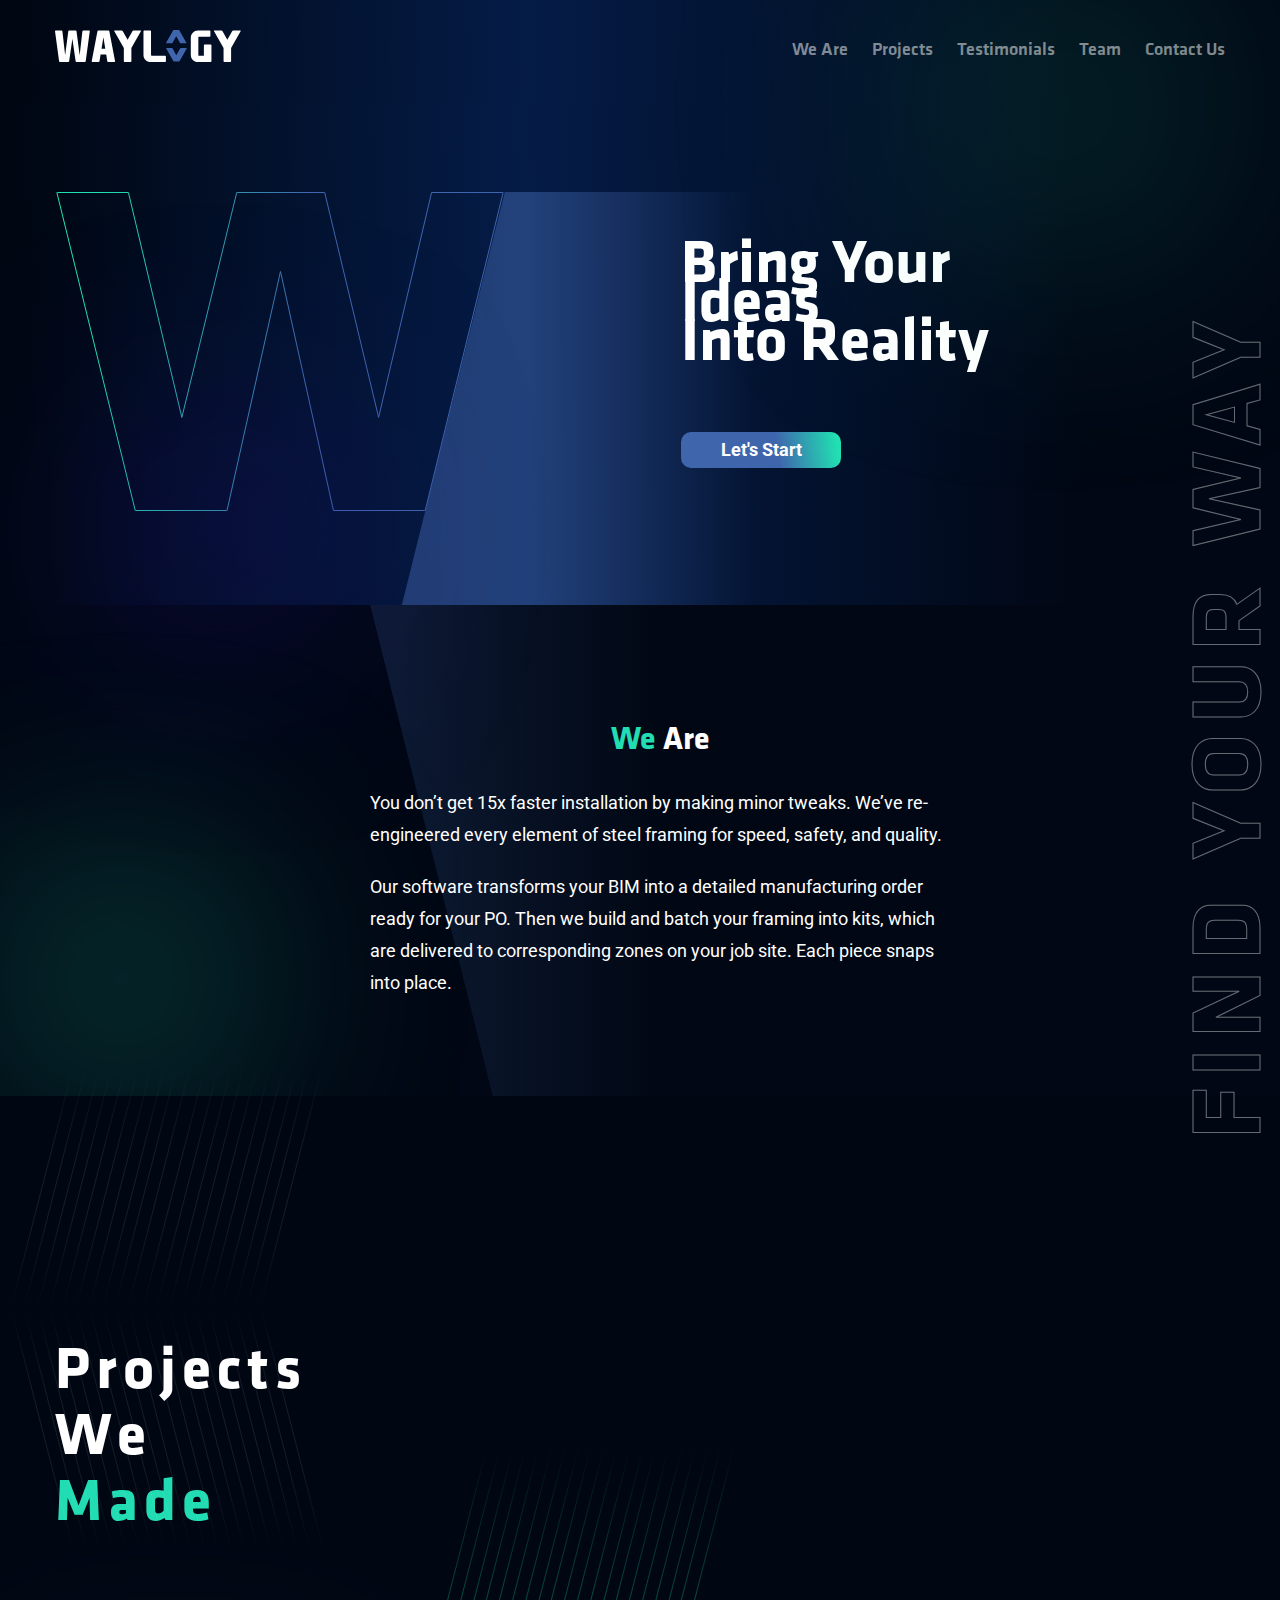
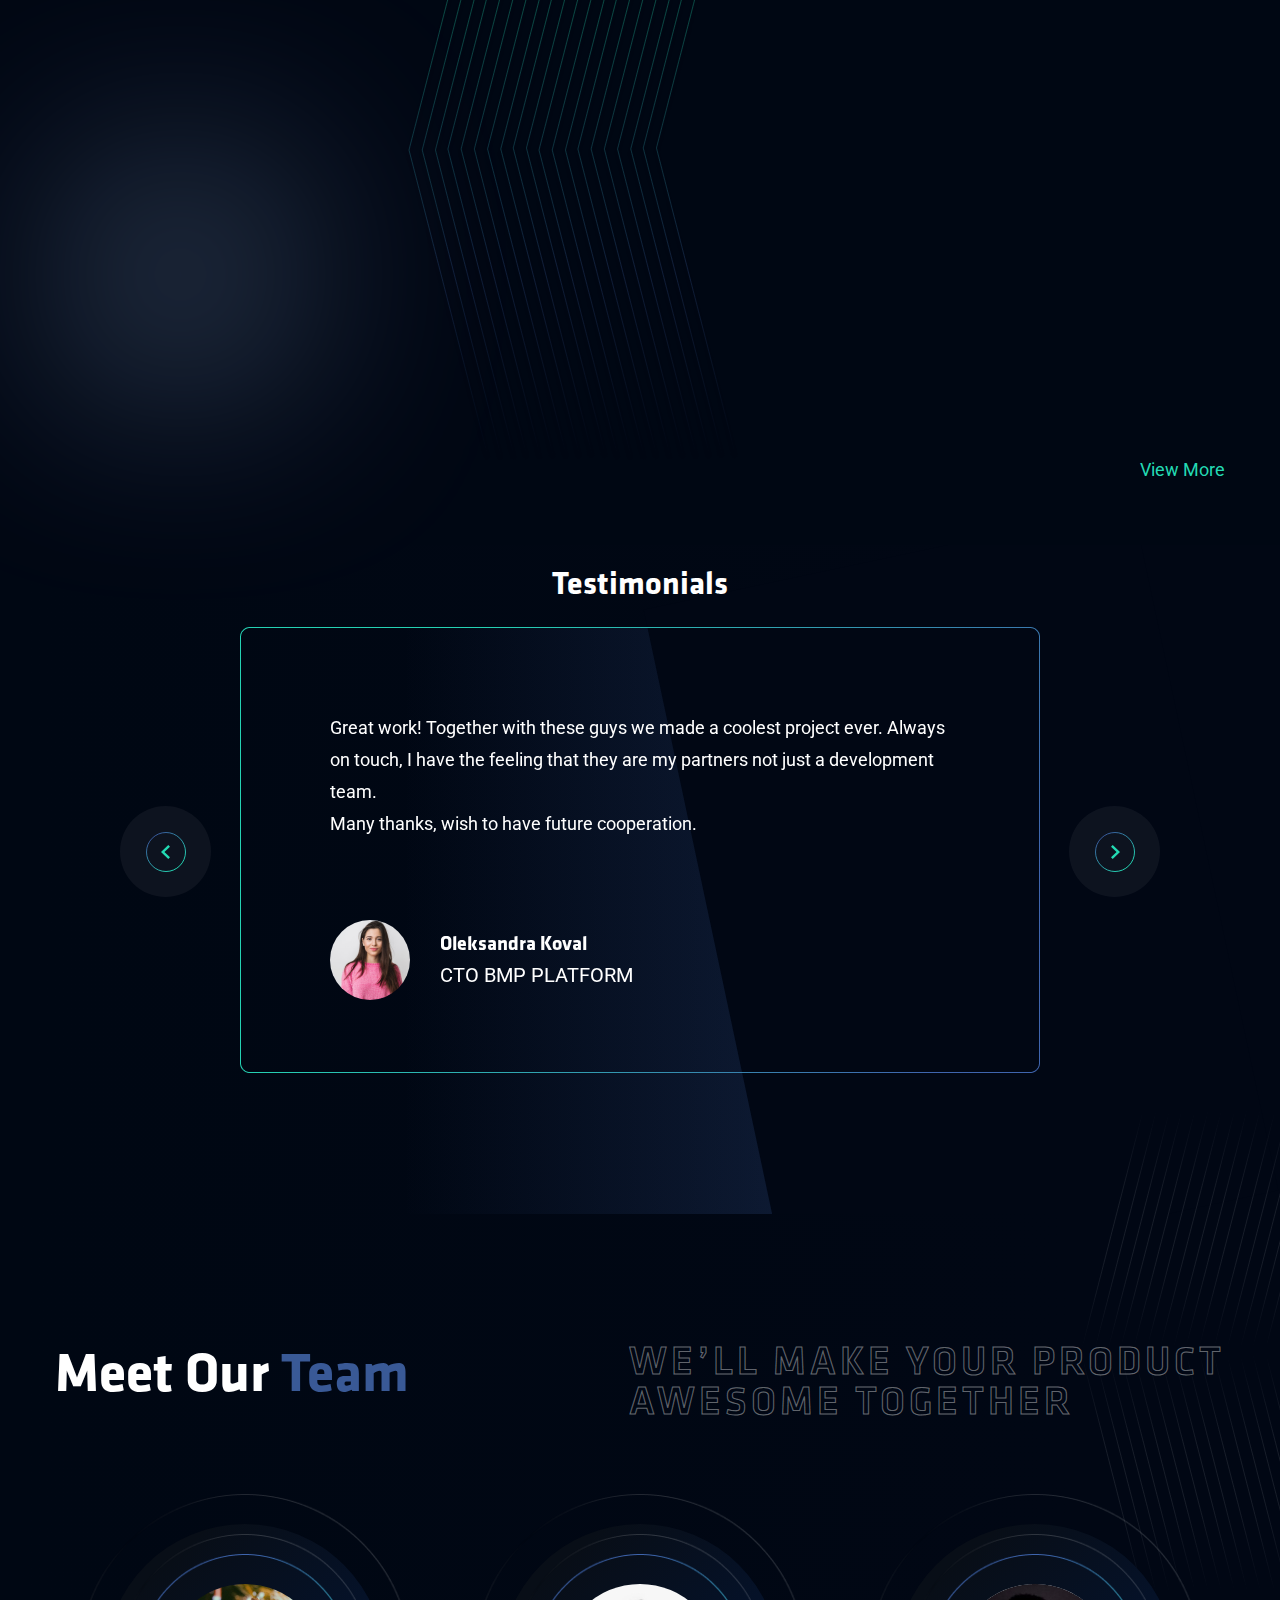
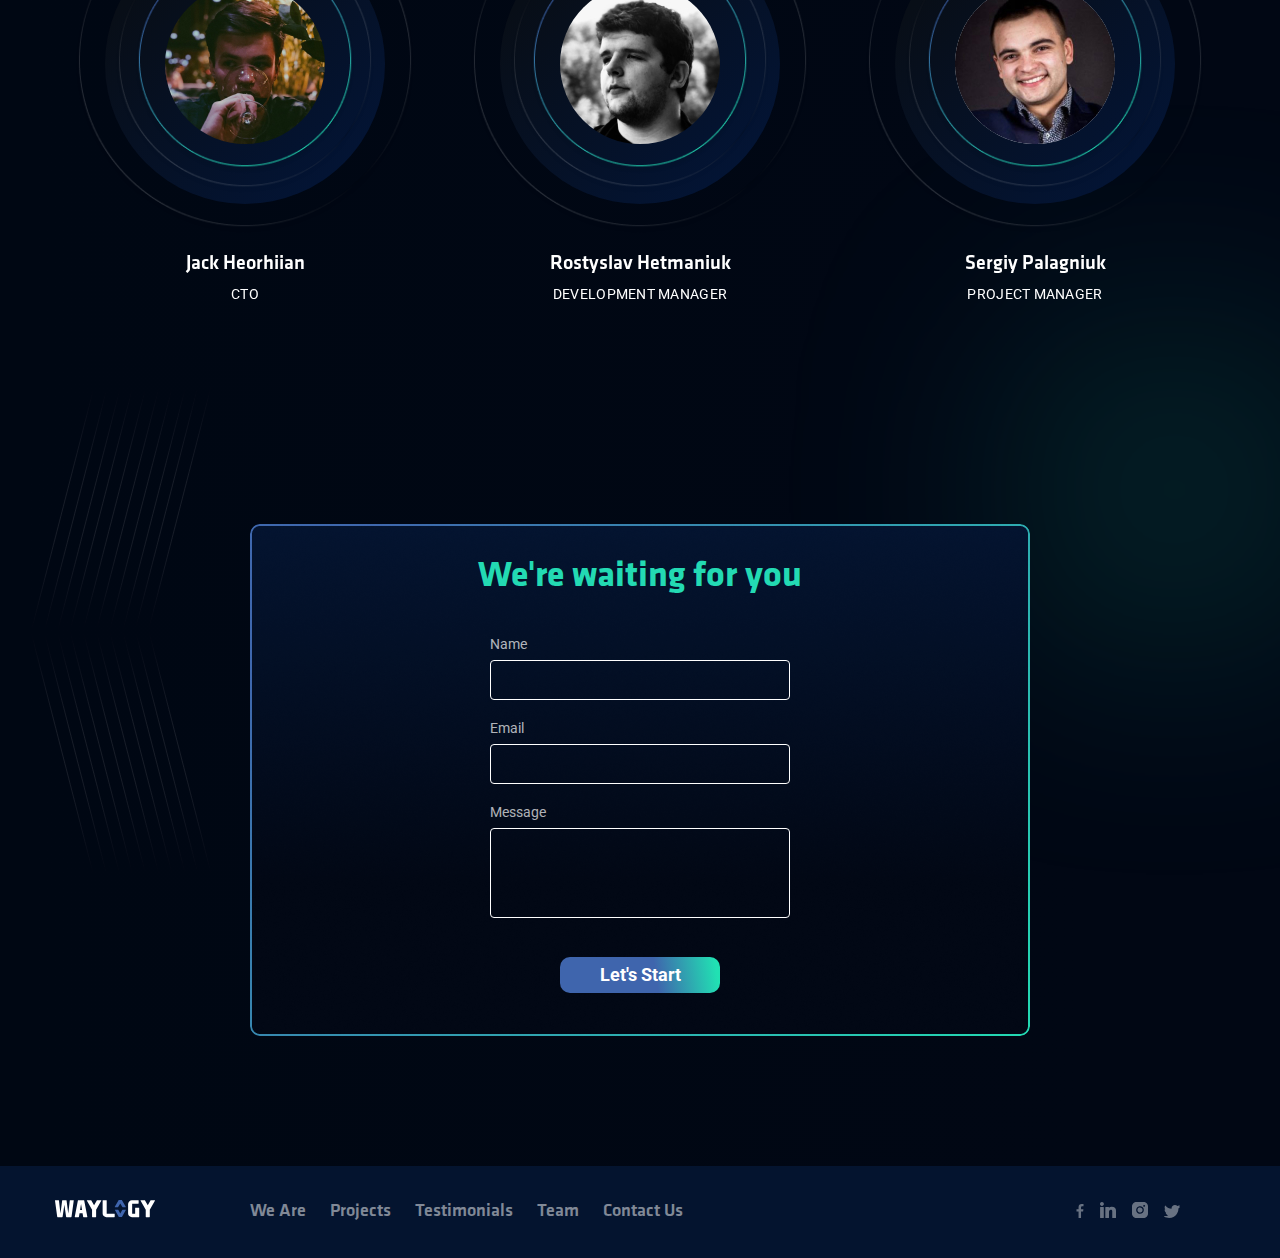
==== index.html @ f516df11 "Initial landing page" ====
<!DOCTYPE html>
<html lang="en">
<head>
    <meta charset="UTF-8">
    <meta http-equiv="X-UA-Compatible" content="IE=edge">
    <meta name="viewport" content="width=device-width, initial-scale=1.0">
    <title>Waylogy</title>

    <link rel="stylesheet" href="css/swiper-bundle.css"/>
    <link rel="stylesheet" href="https://unpkg.com/aos@next/dist/aos.css" />
    <link rel="stylesheet" href="scss/style.css">
</head>
<body>
<header class="header">
    <div class="container">
        <div class="wrapper">
            <div class="logo">
                <svg width="186" height="32" viewBox="0 0 186 32" fill="none" xmlns="http://www.w3.org/2000/svg">
                    <path d="M17.3975 8.86267L14.1648 31.2493C14.0679 31.7579 13.7653 32 13.2688 32H4.98735C4.47884 32 4.18826 31.7458 4.0914 31.2493L0.0232961 1.31972C-0.0735635 0.81121 0.132263 0.569061 0.628669 0.569061H6.51289C7.0214 0.569061 7.31198 0.823318 7.39674 1.31972L10.1451 25.2562L13.2931 1.31972C13.3778 0.81121 13.6684 0.569061 14.1769 0.569061H20.6302C21.1387 0.569061 21.4293 0.823318 21.514 1.31972L24.662 25.2562L27.4104 1.31972C27.4951 0.81121 27.7857 0.569061 28.2942 0.569061H34.1784C34.6869 0.569061 34.8807 0.823318 34.7838 1.31972L30.7157 31.2493C30.6188 31.7579 30.3161 32 29.8197 32H21.5382C21.0297 32 20.7391 31.7458 20.6423 31.2493L17.3975 8.86267Z"
                          fill="white"/>
                    <path d="M45.5716 24.566L44.5061 31.2493C44.4214 31.7579 44.1308 32 43.6223 32H37.3143C36.8058 32 36.6121 31.7458 36.7089 31.2493L42.4479 1.31972C42.5447 0.81121 42.8474 0.569061 43.3438 0.569061H53.4414C53.9499 0.569061 54.2405 0.823318 54.3374 1.31972L60.0763 31.2493C60.1732 31.7579 59.9673 32 59.4709 32H53.1629C52.6544 32 52.3639 31.7458 52.2791 31.2493L51.2136 24.566H45.5716ZM48.3926 7.31291L46.516 18.8029H50.2935L48.3926 7.31291Z"
                          fill="white"/>
                    <path d="M76.3851 18.0038V31.2493C76.3851 31.7579 76.1429 32 75.6465 32H69.5928C69.0843 32 68.8421 31.7458 68.8421 31.2493V18.0038L59.3136 1.31972C59.023 0.81121 59.1198 0.569061 59.6284 0.569061H66.6265C67.135 0.569061 67.5224 0.823318 67.8009 1.31972L72.6075 9.74651L77.4021 1.31972C77.6806 0.81121 78.068 0.569061 78.5765 0.569061H85.5746C86.0831 0.569061 86.18 0.823318 85.8894 1.31972L76.3851 18.0038Z"
                          fill="white"/>
                    <path d="M90.5506 29.9296C89.1704 28.5494 88.4802 26.8786 88.4802 24.9171V1.31972C88.4802 0.81121 88.6982 0.569061 89.134 0.569061H95.2725C95.781 0.569061 96.0232 0.823318 96.0232 1.31972V24.9656C96.0232 25.4741 96.2774 25.7162 96.7738 25.7162H110.153C110.661 25.7162 110.903 25.9705 110.903 26.4669V31.2493C110.903 31.7579 110.649 32 110.153 32H95.5631C93.6017 32 91.9309 31.3099 90.5506 29.9296Z"
                          fill="white"/>
                    <path d="M142.891 32C140.93 32 139.259 31.3099 137.879 29.9296C136.498 28.5494 135.808 26.8786 135.808 24.9172V7.63982C135.808 5.67841 136.498 4.01969 137.879 2.62734C139.259 1.24709 140.93 0.556961 142.891 0.556961H154.648C155.156 0.556961 155.398 0.811218 155.398 1.30762V6.09007C155.398 6.59858 155.144 6.84073 154.648 6.84073H143.848C143.509 6.84073 143.339 7.01023 143.339 7.34924V25.2077C143.339 25.5467 143.509 25.7162 143.848 25.7162H148.267C148.691 25.7162 148.897 25.5467 148.897 25.2077V15.1464C148.897 14.6379 149.151 14.3958 149.647 14.3958H155.689C156.197 14.3958 156.439 14.65 156.439 15.1464V31.2494C156.439 31.7579 156.185 32 155.689 32H142.891Z"
                          fill="white"/>
                    <path d="M176.102 18.0038V31.2493C176.102 31.7579 175.86 32 175.363 32H169.31C168.801 32 168.559 31.7458 168.559 31.2493V18.0038L159.043 1.31972C158.752 0.81121 158.849 0.569061 159.357 0.569061H166.355C166.864 0.569061 167.251 0.823318 167.53 1.31972L172.324 9.74651L177.119 1.31972C177.397 0.81121 177.785 0.569061 178.293 0.569061H185.292C185.8 0.569061 185.897 0.823318 185.606 1.31972L176.102 18.0038Z"
                          fill="white"/>
                    <path d="M118.567 31.4431L111.303 18.6939C111.073 18.3065 111.158 18.1127 111.545 18.1127H116.897C117.284 18.1127 117.575 18.3065 117.793 18.6939L121.267 25.1351L124.936 18.6939C125.348 18.3065 125.65 18.1127 126.026 18.1127H131.377C131.765 18.1127 131.837 18.3065 131.619 18.6939L124.355 31.4431"
                          fill="#3F65AD"/>
                    <path d="M124.137 0L131.401 12.7491C131.631 13.1366 131.547 13.3303 131.159 13.3303H125.808C125.42 13.3303 125.13 13.1366 124.912 12.7491L121.243 6.30798L117.587 12.7491C117.369 13.1366 117.078 13.3303 116.691 13.3303H111.339C110.952 13.3303 110.879 13.1366 111.097 12.7491L118.362 0"
                          fill="#3F65AD"/>
                </svg>
            </div>
            <ul class="navigation">
                <li class="navigation__item"><a href="#about">We Are</a></li>
                <li class="navigation__item"><a href="#projects">Projects</a></li>
                <li class="navigation__item"><a href="#testimonials">Testimonials</a></li>
                <li class="navigation__item"><a href="#team">Team</a></li>
                <li class="navigation__item"><a href="#contactUs">Contact Us</a></li>
            </ul>
        </div>
    </div>
</header>

<section class="bring">
    <div class="container">
        <div class="wrapper-blocks">
            <div class="bring-w">
                <svg width="449" height="319" viewBox="0 0 449 319" fill="none" xmlns="http://www.w3.org/2000/svg">
                    <path d="M447.486 1.11897L447.637 0.5H447H376.486H376.09L375.999 0.885373L323.12 225.402L269.296 0.883437L269.204 0.5H268.809H181.62H181.227L181.134 0.881506L126.359 225.429L73.0004 0.884404L72.909 0.5H72.5139H2H1.36179L1.51453 1.11966L79.6516 318.12L79.7453 318.5H80.137H171.138H171.539L171.626 318.109L224.974 79.4578L277.85 318.108L277.937 318.5H278.338H369.339H369.732L369.825 318.119L447.486 1.11897Z"
                          stroke="url(#paint0_linear_134_333)"/>
                    <defs>
                        <linearGradient id="paint0_linear_134_333" x1="38" y1="160" x2="407" y2="167"
                                        gradientUnits="userSpaceOnUse">
                            <stop stop-color="#21E1B3"/>
                            <stop offset="0.590332" stop-color="#3F65AE"/>
                        </linearGradient>
                    </defs>
                </svg>
            </div>
            <div class="block-text">
                <h1 class="title">Bring Your <br>
                    Ideas <br>
                    Into Reality</h1>
                <div class="btn">Let's start</div>
            </div>

            <div class="text-stroke text-stroke-vertical">Find your way</div>
        </div>
    </div>


</section>

<section class="block-about" id="about">
    <div class="container">
        <div class="bg-circle"></div>
        <div class="about-bg">
            <div class="about-text-wrapper">
                <h2 class="about-title"><span class="text-green">We</span> Are</h2>
                <p class="about-text">You don’t get 15x faster installation by making minor tweaks. We’ve re-engineered
                    every element of steel framing for speed, safety, and quality.</p>
                <p class="about-text">Our software transforms your BIM into a detailed manufacturing order ready for
                    your PO. Then we build and batch your framing into kits, which are delivered to corresponding zones
                    on your job site. Each piece snaps into place.</p>
            </div>
        </div>
    </div>
</section>

<section class="projects" id="projects">
    <div class="container">
        <div class="projects-wrapper">
            <div class="projects-title">
                Projects <br> we <br> <span class="text-green">Made</span>
            </div>
            <div class="projects-list">
                <div class="project" data-aos="fade-up"
                     data-aos-offset="200"
                     data-aos-delay="50"
                     data-aos-easing="ease-in-out">
                    <div class="project__type">Mobile App | <span class="text-blue">entertainment</span></div>
                    <div class="project__name">Instagram</div>
                    <p class="project__description">Our software transforms your BIM into a detailed manufacturing order
                        ready for your PO. Then we
                        build and batch your framing into kits, which are delivered to corresponding zones on your job
                        site. Each piece snaps into place.</p>
                </div>
                <div class="project" data-aos="fade-up"
                     data-aos-offset="200"
                     data-aos-delay="50"
                     data-aos-easing="ease-in-out">
                    <div class="project__type">Mobile App | <span class="text-blue">finance</span></div>
                    <div class="project__name">Rocket</div>
                    <p class="project__description">You don’t get 15x faster installation by making minor tweaks. We’ve
                        re-engineered every element of steel framing for speed, safety, and quality.</p>
                </div>
                <div class="project" data-aos="fade-up"
                     data-aos-offset="100"
                     data-aos-delay="50"
                     data-aos-easing="ease-in-out">
                    <div class="project__type">Mobile App | <span class="text-blue">trading</span></div>
                    <div class="project__name">LTD App</div>
                    <p class="project__description">Our software transforms your BIM into a detailed manufacturing order
                        ready for your PO. Then we build and batch your framing into kits, which are delivered to
                        corresponding zones on your job site. Each piece snaps into place.</p>
                </div>
                <div class="btn-view-more">View more</div>
            </div>
            <div class="arrows-top">
                <img class="arrow-first" src="./img/arrows.png" alt="arrows">
                <img src="./img/arrows.png" alt="arrows">
            </div>
            <div class="arrows-center">
                <img class="arrow-first" src="./img/arrows-green.png" alt="arrows">
                <img src="./img/arrows-green.png" alt="arrows">
            </div>
        </div>
    </div>
</section>

<section class="testimonials" id="testimonials">
    <div class="container">
        <h3 class="title">Testimonials</h3>

        <div class="custom-swiper">
            <div class="custom-swiper-wrapper">
                <!-- If we need navigation buttons -->
                <div class="swiper-button-custom-prev">
                    <svg width="91" height="91" viewBox="0 0 91 91" fill="none" xmlns="http://www.w3.org/2000/svg">
                        <circle opacity="0.05" cx="45.5" cy="45.5" r="45.5" fill="white"/>
                        <circle cx="46" cy="46" r="19.5" stroke="url(#paint0_linear_134_891)"/>
                        <path fill-rule="evenodd" clip-rule="evenodd"
                              d="M50 40.645L44.4372 46L50 51.355L48.2874 53L41 46L48.2874 39L50 40.645Z"
                              fill="#23DAB3"/>
                        <defs>
                            <linearGradient id="paint0_linear_134_891" x1="33" y1="31" x2="59" y2="63"
                                            gradientUnits="userSpaceOnUse">
                                <stop stop-color="#38599B"/>
                                <stop offset="1" stop-color="#23DAB3"/>
                            </linearGradient>
                        </defs>
                    </svg>
                </div>
                <!-- Slider main container -->
                <div class="swiper">
                    <!-- Additional required wrapper -->
                    <div class="swiper-wrapper">
                        <!-- Slides -->
                        <div class="swiper-slide">
                            <div class="block-testimonials">
                                <p class="comment">Great work! Together with these guys we made a coolest project ever.
                                    Always on
                                    touch, I have the feeling that they are my partners not just a development team.
                                    <br>
                                    Many thanks, wish to have future cooperation.</p>
                                <div class="testimonial-author">
                                    <img class="testimonial-author-image" src="img/person-1.png" alt="user-name">
                                    <div class="testimonial-author__info">
                                        <p class="testimonial-author__info-name">Oleksandra Koval</p>
                                        <p class="testimonial-author__info-position">CTO BMP PLATFORM</p>
                                    </div>
                                </div>
                            </div>
                        </div>
                        <div class="swiper-slide">
                            <div class="block-testimonials">
                                <p class="comment">Great work! Together with these guys we made a coolest project ever.
                                    Always on
                                    touch, I have the feeling that they are my partners not just a development team.
                                    <br>
                                    Many thanks, wish to have future cooperation.</p>
                                <div class="testimonial-author">
                                    <img class="testimonial-author-image" src="img/person-1.png" alt="user-name">
                                    <div class="testimonial-author__info">
                                        <p class="testimonial-author__info-name">Oleksandra Koval 1</p>
                                        <p class="testimonial-author__info-position">CTO BMP PLATFORM</p>
                                    </div>
                                </div>
                            </div>
                        </div>
                        <div class="swiper-slide">
                            <div class="block-testimonials">
                                <p class="comment">Great work! Together with these guys we made a coolest project ever.
                                    Always on
                                    touch, I have the feeling that they are my partners not just a development team.
                                    <br>
                                    Many thanks, wish to have future cooperation.</p>
                                <div class="testimonial-author">
                                    <img class="testimonial-author-image" src="img/person-1.png" alt="user-name">
                                    <div class="testimonial-author__info">
                                        <p class="testimonial-author__info-name">Oleksandra Koval 2</p>
                                        <p class="testimonial-author__info-position">CTO BMP PLATFORM</p>
                                    </div>
                                </div>
                            </div>
                        </div>
                        <div class="swiper-slide">
                            <div class="block-testimonials">
                                <p class="comment">Great work! Together with these guys we made a coolest project ever.
                                    Always on
                                    touch, I have the feeling that they are my partners not just a development team.
                                    <br>
                                    Many thanks, wish to have future cooperation.</p>
                                <div class="testimonial-author">
                                    <img class="testimonial-author-image" src="img/person-1.png" alt="user-name">
                                    <div class="testimonial-author__info">
                                        <p class="testimonial-author__info-name">Oleksandra Koval 3</p>
                                        <p class="testimonial-author__info-position">CTO BMP PLATFORM</p>
                                    </div>
                                </div>
                            </div>
                        </div>
                    </div>
                </div>

                <!-- If we need navigation buttons -->
                <div class="swiper-button-custom-next">
                    <svg width="91" height="91" viewBox="0 0 91 91" fill="none" xmlns="http://www.w3.org/2000/svg">
                        <circle opacity="0.05" cx="45.5" cy="45.5" r="45.5" fill="white"/>
                        <circle cx="46" cy="46" r="19.5" stroke="url(#paint0_linear_134_893)"/>
                        <path fill-rule="evenodd" clip-rule="evenodd"
                              d="M42 51.355L47.5628 46L42 40.645L43.7126 39L51 46L43.7126 53L42 51.355Z"
                              fill="#23DAB3"/>
                        <defs>
                            <linearGradient id="paint0_linear_134_893" x1="33" y1="31" x2="59" y2="63"
                                            gradientUnits="userSpaceOnUse">
                                <stop stop-color="#38599B"/>
                                <stop offset="1" stop-color="#23DAB3"/>
                            </linearGradient>
                        </defs>
                    </svg>
                </div>
            </div>
        </div>
    </div>
</section>

<section class="our-team" id="team">
    <div class="container">
        <div class="top">
            <h3 class="title">Meet our <span class="text-blue">team</span></h3>
            <div class="text-stroke">we’ll make your product <br> awesome together</div>
        </div>
        <div class="team">
            <div class="team__block">
                <div class="team__item">
                    <div class="circle"></div>
                    <img class="team-image" src="./img/team-item-1.jpg" alt="Team">
                </div>
                <div class="team__info">
                    <p class="team__info__name">Jack Heorhiian</p>
                    <p class="team__info__position">CTO</p>
                </div>
            </div>
            <div class="team__block">
                <div class="team__item">
                    <div class="circle"></div>
                    <img class="team-image" src="./img/team-item-2.jpg" alt="Team">
                </div>
                <div class="team__info">
                    <p class="team__info__name">Rostyslav Hetmaniuk</p>
                    <p class="team__info__position">development manager</p>
                </div>
            </div>
            <div class="team__block">
                <div class="team__item">
                    <div class="circle"></div>
                    <img class="team-image" src="./img/team-item-3.jpg" alt="Team">
                </div>
                <div class="team__info">
                    <p class="team__info__name">Sergiy Palagniuk</p>
                    <p class="team__info__position">Project manager</p>
                </div>
            </div>
        </div>
        <div class="arrows-top">
            <img class="arrow-first" src="./img/arrows.png" alt="arrows">
            <img src="./img/arrows.png" alt="arrows">
        </div>
    </div>
</section>

<section class="form" id="contactUs">
    <div class="container">
        <div class="form-content">
            <h3 class="form-title">We're waiting for you</h3>

            <form class="form-wrapper">
                <div class="form-group">
                    <label for="username">Name</label>
                    <input type="text" id="username" name="username" required="required"/>
                </div>
                <div class="form-group">
                    <label for="email">Email</label>
                    <input type="email" id="email" name="email" required="required"/>
                </div>
                <div class="form-group">
                    <label for="message">Message</label>
                    <textarea id="message" name="message" required="required"></textarea>
                </div>

                <button class="btn btn-form">Let's start</button>
            </form>
        </div>
        <div class="arrows-top">
            <img src="./img/arrows.png" alt="arrows">
        </div>
    </div>
</section>

<footer class="footer">
    <div class="container">
        <div class="wrapper">
            <div class="logo">
                <a href="#">
                    <svg width="100" height="18" viewBox="0 0 100 18" fill="none" xmlns="http://www.w3.org/2000/svg">
                        <path d="M9.36514 4.77064L7.62497 16.8215C7.57283 17.0952 7.4099 17.2256 7.14268 17.2256H2.68471C2.41098 17.2256 2.25456 17.0887 2.20242 16.8215L0.0125404 0.710237C-0.0395995 0.436502 0.0711979 0.306152 0.338415 0.306152H3.50592C3.77965 0.306152 3.93607 0.44302 3.98169 0.710237L5.46116 13.5953L7.15571 0.710237C7.20134 0.436502 7.35776 0.306152 7.63149 0.306152H11.1053C11.379 0.306152 11.5355 0.44302 11.5811 0.710237L13.2756 13.5953L14.7551 0.710237C14.8007 0.436502 14.9572 0.306152 15.2309 0.306152H18.3984C18.6721 0.306152 18.7764 0.44302 18.7243 0.710237L16.5344 16.8215C16.4822 17.0952 16.3193 17.2256 16.0521 17.2256H11.5941C11.3204 17.2256 11.164 17.0887 11.1118 16.8215L9.36514 4.77064Z"
                              fill="white"/>
                        <path d="M24.5313 13.2238L23.9578 16.8215C23.9122 17.0952 23.7558 17.2256 23.482 17.2256H20.0864C19.8127 17.2256 19.7084 17.0887 19.7605 16.8215L22.8498 0.710237C22.902 0.436502 23.0649 0.306152 23.3321 0.306152H28.7677C29.0414 0.306152 29.1979 0.44302 29.25 0.710237L32.3393 16.8215C32.3914 17.0952 32.2806 17.2256 32.0134 17.2256H28.6178C28.3441 17.2256 28.1877 17.0887 28.142 16.8215L27.5685 13.2238H24.5313ZM26.0499 3.9364L25.0397 10.1215H27.0732L26.0499 3.9364Z"
                              fill="white"/>
                        <path d="M41.1185 9.69134V16.8215C41.1185 17.0952 40.9882 17.2256 40.721 17.2256H37.4622C37.1885 17.2256 37.0581 17.0887 37.0581 16.8215V9.69134L31.9289 0.710237C31.7724 0.436502 31.8246 0.306152 32.0983 0.306152H35.8654C36.1392 0.306152 36.3477 0.44302 36.4976 0.710237L39.0851 5.24641L41.666 0.710237C41.8159 0.436502 42.0245 0.306152 42.2982 0.306152H46.0653C46.339 0.306152 46.3912 0.44302 46.2348 0.710237L41.1185 9.69134Z"
                              fill="white"/>
                        <path d="M48.7439 16.1111C48.0009 15.3681 47.6294 14.4687 47.6294 13.4128V0.710237C47.6294 0.436502 47.7467 0.306152 47.9813 0.306152H51.2857C51.5594 0.306152 51.6898 0.44302 51.6898 0.710237V13.4389C51.6898 13.7126 51.8267 13.843 52.0939 13.843H59.2957C59.5694 13.843 59.6998 13.9799 59.6998 14.2471V16.8215C59.6998 17.0952 59.5629 17.2256 59.2957 17.2256H51.4421C50.3863 17.2256 49.4869 16.8541 48.7439 16.1111Z"
                              fill="white"/>
                        <path d="M76.9189 17.2257C75.8631 17.2257 74.9637 16.8542 74.2207 16.1112C73.4777 15.3682 73.1062 14.4688 73.1062 13.413V4.11254C73.1062 3.0567 73.4777 2.16381 74.2207 1.4143C74.9637 0.671302 75.8631 0.299805 76.9189 0.299805H83.2474C83.5212 0.299805 83.6515 0.436672 83.6515 0.703889V3.2783C83.6515 3.55203 83.5146 3.68238 83.2474 3.68238H77.4338C77.2513 3.68238 77.1601 3.77363 77.1601 3.95612V13.5694C77.1601 13.7519 77.2513 13.8432 77.4338 13.8432H79.8127C80.0408 13.8432 80.1516 13.7519 80.1516 13.5694V8.15338C80.1516 7.87965 80.2885 7.7493 80.5557 7.7493H83.8079C84.0817 7.7493 84.212 7.88617 84.212 8.15338V16.8216C84.212 17.0954 84.0751 17.2257 83.8079 17.2257H76.9189Z"
                              fill="white"/>
                        <path d="M94.7963 9.69134V16.8215C94.7963 17.0952 94.666 17.2256 94.3988 17.2256H91.14C90.8663 17.2256 90.7359 17.0887 90.7359 16.8215V9.69134L85.6132 0.710237C85.4568 0.436502 85.5089 0.306152 85.7826 0.306152H89.5498C89.8235 0.306152 90.032 0.44302 90.182 0.710237L92.7629 5.24641L95.3438 0.710237C95.4937 0.436502 95.7023 0.306152 95.976 0.306152H99.7431C100.017 0.306152 100.069 0.44302 99.9126 0.710237L94.7963 9.69134Z"
                              fill="white"/>
                        <path d="M63.8254 16.9262L59.9149 10.0633C59.791 9.85477 59.8367 9.75049 60.0452 9.75049H62.926C63.1345 9.75049 63.2909 9.85477 63.4082 10.0633L65.2788 13.5306L67.2536 10.0633C67.4752 9.85477 67.6381 9.75049 67.8401 9.75049H70.7209C70.9294 9.75049 70.9685 9.85477 70.8512 10.0633L66.9407 16.9262"
                              fill="#3F65AD"/>
                        <path d="M66.8234 0L70.7339 6.86292C70.8578 7.07148 70.8121 7.17576 70.6036 7.17576H67.7228C67.5143 7.17576 67.3579 7.07148 67.2405 6.86292L65.2657 3.39561L63.2975 6.86292C63.1801 7.07148 63.0237 7.17576 62.8152 7.17576H59.9344C59.7259 7.17576 59.6868 7.07148 59.8041 6.86292L63.7146 0"
                              fill="#3F65AD"/>
                    </svg>
                </a>
            </div>
            <ul class="navigation">
                <li class="navigation__item"><a href="#about">We Are</a></li>
                <li class="navigation__item"><a href="#projects">Projects</a></li>
                <li class="navigation__item"><a href="#testimonials">Testimonials</a></li>
                <li class="navigation__item"><a href="#team">Team</a></li>
                <li class="navigation__item"><a href="#contactUs">Contact Us</a></li>
            </ul>
            <div class="socials">
                <div class="socials__item">
                    <svg width="8" height="14" viewBox="0 0 8 14" fill="none" xmlns="http://www.w3.org/2000/svg">
                        <path d="M5.03125 14H2.5625V7.62441H0.5V5.12676H2.5625V3.28639C2.5625 2.23474 2.84375 1.4241 3.40625 0.85446C3.96875 0.28482 4.71875 0 5.65625 0C6.40625 0 7.02083 0.0328638 7.5 0.0985916V2.30047L6.21875 2.33333C5.76042 2.33333 5.44792 2.43192 5.28125 2.62911C5.11458 2.82629 5.03125 3.12207 5.03125 3.51643V5.12676H7.40625L7.09375 7.62441H5.03125V14Z"
                              fill="white"/>
                    </svg>
                </div>
                <div class="socials__item">
                    <svg width="16" height="16" viewBox="0 0 16 16" fill="none" xmlns="http://www.w3.org/2000/svg">
                        <path d="M12.2529 9.42723C12.2529 8.87637 12.153 8.47574 11.9532 8.22535C11.7533 7.94992 11.3786 7.81221 10.829 7.81221C10.1546 7.81221 9.67994 8.01252 9.40515 8.41315C9.13037 8.81377 8.99297 9.37715 8.99297 10.1033V15.5869C8.99297 15.7121 8.9555 15.8122 8.88056 15.8873C8.80562 15.9624 8.7057 16 8.5808 16H5.73302C5.6331 16 5.53318 15.9624 5.43326 15.8873C5.35831 15.8122 5.32084 15.7121 5.32084 15.5869V5.44601C5.32084 5.34585 5.35831 5.25822 5.43326 5.1831C5.53318 5.08294 5.6331 5.03286 5.73302 5.03286H8.50585C8.60578 5.03286 8.68072 5.0579 8.73068 5.10798C8.80562 5.15806 8.85558 5.23318 8.88056 5.33333C8.88056 5.43349 8.88056 5.49609 8.88056 5.52113C8.90554 5.57121 8.91803 5.65884 8.91803 5.78404C9.61749 5.10798 10.5667 4.76995 11.7658 4.76995C13.0898 4.76995 14.1265 5.10798 14.8759 5.78404C15.6253 6.46009 16 7.44914 16 8.75117V15.5869C16 15.7121 15.95 15.8122 15.8501 15.8873C15.7752 15.9624 15.6877 16 15.5878 16H12.6651C12.5652 16 12.4653 15.9624 12.3653 15.8873C12.2904 15.8122 12.2529 15.7121 12.2529 15.5869V9.42723ZM3.85948 1.95305C3.85948 2.47887 3.67213 2.9421 3.29742 3.34272C2.92272 3.71831 2.46058 3.9061 1.91101 3.9061C1.38642 3.9061 0.936768 3.71831 0.562061 3.34272C0.187354 2.9421 0 2.47887 0 1.95305C0 1.40219 0.187354 0.938967 0.562061 0.56338C0.936768 0.187793 1.38642 0 1.91101 0C2.46058 0 2.92272 0.187793 3.29742 0.56338C3.67213 0.938967 3.85948 1.40219 3.85948 1.95305ZM3.78454 5.44601V15.5869C3.78454 15.7121 3.73458 15.8122 3.63466 15.8873C3.55972 15.9624 3.47229 16 3.37237 16H0.52459C0.399688 16 0.299766 15.9624 0.224824 15.8873C0.149883 15.8122 0.112412 15.7121 0.112412 15.5869V5.44601C0.112412 5.34585 0.149883 5.25822 0.224824 5.1831C0.299766 5.08294 0.399688 5.03286 0.52459 5.03286H3.37237C3.47229 5.03286 3.55972 5.08294 3.63466 5.1831C3.73458 5.25822 3.78454 5.34585 3.78454 5.44601Z"
                              fill="white"/>
                    </svg>
                </div>
                <div class="socials__item">
                    <svg width="16" height="16" viewBox="0 0 16 16" fill="none" xmlns="http://www.w3.org/2000/svg">
                        <path d="M10.56 8C10.56 8.50632 10.4099 9.00127 10.1286 9.42226C9.84727 9.84325 9.44745 10.1714 8.97967 10.3651C8.51189 10.5589 7.99716 10.6096 7.50057 10.5108C7.00398 10.412 6.54783 10.1682 6.18981 9.81019C5.83178 9.45217 5.58797 8.99602 5.48919 8.49943C5.39041 8.00284 5.44111 7.48811 5.63487 7.02033C5.82863 6.55255 6.15675 6.15273 6.57774 5.87144C6.99873 5.59014 7.49368 5.44 8 5.44C8.67872 5.44078 9.32941 5.71074 9.80934 6.19066C10.2893 6.67059 10.5592 7.32128 10.56 8ZM16 4.48V11.52C15.9987 12.7078 15.5262 13.8465 14.6864 14.6864C13.8465 15.5262 12.7078 15.9987 11.52 16H4.48C3.29224 15.9987 2.15352 15.5262 1.31365 14.6864C0.473776 13.8465 0.00134518 12.7078 0 11.52V4.48C0.00134518 3.29224 0.473776 2.15352 1.31365 1.31365C2.15352 0.473776 3.29224 0.00134518 4.48 0H11.52C12.7078 0.00134518 13.8465 0.473776 14.6864 1.31365C15.5262 2.15352 15.9987 3.29224 16 4.48ZM11.84 8C11.84 7.24052 11.6148 6.49809 11.1928 5.86661C10.7709 5.23513 10.1712 4.74294 9.4695 4.4523C8.76784 4.16166 7.99574 4.08562 7.25085 4.23378C6.50597 4.38195 5.82174 4.74768 5.28471 5.28471C4.74768 5.82174 4.38195 6.50597 4.23378 7.25085C4.08562 7.99574 4.16166 8.76784 4.4523 9.4695C4.74294 10.1712 5.23513 10.7709 5.86661 11.1928C6.49809 11.6148 7.24052 11.84 8 11.84C9.01808 11.8388 9.99413 11.4339 10.714 10.714C11.4339 9.99413 11.8388 9.01808 11.84 8ZM13.12 3.84C13.12 3.65013 13.0637 3.46452 12.9582 3.30665C12.8527 3.14878 12.7028 3.02574 12.5274 2.95308C12.352 2.88042 12.1589 2.8614 11.9727 2.89845C11.7865 2.93549 11.6154 3.02692 11.4812 3.16118C11.3469 3.29544 11.2555 3.46649 11.2184 3.65271C11.1814 3.83893 11.2004 4.03196 11.2731 4.20738C11.3457 4.38279 11.4688 4.53272 11.6267 4.63821C11.7845 4.7437 11.9701 4.8 12.16 4.8C12.4146 4.8 12.6588 4.69886 12.8388 4.51882C13.0189 4.33879 13.12 4.09461 13.12 3.84Z"
                              fill="white"/>
                    </svg>
                </div>
                <div class="socials__item">
                    <svg width="16" height="13" viewBox="0 0 16 13" fill="none" xmlns="http://www.w3.org/2000/svg">
                        <path d="M15.6374 1.50029C15.386 1.61093 15.1276 1.7043 14.8635 1.78011C15.1762 1.42925 15.4145 1.01641 15.56 0.564652C15.5926 0.463389 15.5588 0.352549 15.475 0.286321C15.3912 0.220042 15.2748 0.212103 15.1826 0.266345C14.6218 0.596408 14.0168 0.833609 13.3824 0.972314C12.7434 0.352651 11.8755 0 10.9782 0C9.08432 0 7.54347 1.52908 7.54347 3.40855C7.54347 3.55658 7.55292 3.70379 7.5716 3.84894C5.22141 3.64416 3.03649 2.49781 1.53611 0.671343C1.48264 0.606242 1.40026 0.571157 1.31593 0.577867C1.23154 0.584423 1.15572 0.631648 1.11309 0.704227C0.808782 1.22242 0.647906 1.81509 0.647906 2.41811C0.647906 3.23942 0.943389 4.01869 1.46535 4.62759C1.30664 4.57304 1.15263 4.50487 1.00563 4.42389C0.926718 4.3803 0.830408 4.38097 0.752008 4.42558C0.673557 4.47019 0.62437 4.55225 0.622306 4.64193C0.621944 4.65704 0.621944 4.67215 0.621944 4.68747C0.621944 5.91343 1.28682 7.01717 2.30333 7.61875C2.216 7.6101 2.12873 7.59755 2.04202 7.5811C1.95262 7.56415 1.8607 7.59524 1.80042 7.6629C1.74003 7.73051 1.72006 7.82476 1.74788 7.91081C2.12413 9.07658 3.09285 9.93406 4.26395 10.1955C3.29265 10.7992 2.18189 11.1155 1.01585 11.1155C0.77255 11.1155 0.527854 11.1013 0.288371 11.0731C0.169404 11.0591 0.0556495 11.1288 0.0151335 11.2411C-0.0253825 11.3534 0.0175593 11.4787 0.118772 11.543C1.61673 12.4962 3.3488 13 5.12763 13C8.6246 13 10.8122 11.3635 12.0316 9.99066C13.5521 8.27883 14.4241 6.013 14.4241 3.77421C14.4241 3.68068 14.4227 3.58624 14.4198 3.49209C15.0197 3.04356 15.5362 2.50072 15.9564 1.87681C16.0203 1.78205 16.0134 1.65682 15.9394 1.56959C15.8656 1.48231 15.7425 1.45409 15.6374 1.50029Z"
                              fill="white"/>
                    </svg>
                </div>
            </div>
        </div>
    </div>
</footer>

<script src="js/swiper-bundle.js"></script>
<script src="https://unpkg.com/aos@next/dist/aos.js"></script>
<script src="js/main.js"></script>

<script>
    const swiper = document.querySelector('.swiper').swiper;

    // Now you can use all slider methods like
    swiper.slideNext();

    document.querySelectorAll('a[href^="#"]').forEach(anchor => {
        anchor.addEventListener('click', function (e) {
            e.preventDefault();

            document.querySelector(this.getAttribute('href')).scrollIntoView({
                behavior: 'smooth'
            });
        });
    });
</script>
</body>
</html>
---- scss/style.css ----
/*! normalize.css v3.0.0 | MIT License | git.io/normalize */
@import url("https://fonts.googleapis.com/css2?family=Roboto:wght@400;900&display=swap");
article,
aside,
details,
figcaption,
figure,
footer,
header,
hgroup,
main,
nav,
section,
summary {
  display: block;
}

audio,
canvas,
progress,
video {
  display: inline-block;
  vertical-align: baseline;
}

audio:not([controls]) {
  display: none;
  height: 0;
}

[hidden],
template {
  display: none;
}

a {
  background: transparent;
  text-decoration: none;
  color: inherit;
}

a:active,
a:hover {
  outline: 0;
  color: inherit;
  text-decoration: none;
}

abbr[title] {
  border-bottom: 1px dotted;
}

b,
strong {
  font-weight: bold;
}

dfn {
  font-style: italic;
}

h1 {
  font-size: 2em;
  margin: 0.67em 0;
}

mark {
  background: #ff0;
  color: #000;
}

small {
  font-size: 80%;
}

sub,
sup {
  font-size: 75%;
  line-height: 0;
  position: relative;
  vertical-align: baseline;
}

sup {
  top: -0.5em;
}

sub {
  bottom: -0.25em;
}

img {
  border: 0;
}

svg:not(:root) {
  overflow: hidden;
}

figure {
  margin: 1em 40px;
}

hr {
  -moz-box-sizing: content-box;
  box-sizing: content-box;
  height: 0;
}

pre {
  overflow: auto;
}

code,
kbd,
pre,
samp {
  font-family: monospace, monospace;
  font-size: 1em;
}

button,
input,
optgroup,
select,
textarea {
  color: inherit;
  font: inherit;
  margin: 0;
}

button {
  overflow: visible;
}

button,
select {
  text-transform: none;
}

button,
html input[type=button],
input[type=reset],
input[type=submit] {
  -webkit-appearance: button;
  cursor: pointer;
}

button[disabled],
html input[disabled] {
  cursor: default;
}

button::-moz-focus-inner,
input::-moz-focus-inner {
  border: 0;
  padding: 0;
}

input {
  line-height: normal;
}

input[type=checkbox],
input[type=radio] {
  box-sizing: border-box;
  padding: 0;
}

input[type=number]::-webkit-inner-spin-button,
input[type=number]::-webkit-outer-spin-button {
  height: auto;
}

input[type=search] {
  -webkit-appearance: textfield;
  -moz-box-sizing: content-box;
  -webkit-box-sizing: content-box;
  box-sizing: content-box;
}

input[type=search]::-webkit-search-cancel-button,
input[type=search]::-webkit-search-decoration {
  -webkit-appearance: none;
}

fieldset {
  border: 1px solid #c0c0c0;
  margin: 0 2px;
  padding: 0.35em 0.625em 0.75em;
}

legend {
  border: 0;
  padding: 0;
}

textarea {
  overflow: auto;
}

optgroup {
  font-weight: bold;
}

table {
  border-collapse: collapse;
  border-spacing: 0;
}

td,
th {
  padding: 0;
}

ul, li {
  list-style: none;
  margin: 0;
  padding: 0;
}

.container {
  margin: 0 auto;
  box-sizing: border-box;
  padding-left: 15px;
  padding-right: 15px;
}

@media screen and (max-width: 575px) {
  .container {
    max-width: none;
  }
}
@media screen and (min-width: 576px) {
  .container {
    max-width: 540px;
  }
}
@media screen and (min-width: 768px) {
  .container {
    max-width: 720px;
  }
}
@media screen and (min-width: 992px) {
  .container {
    max-width: 960px;
  }
}
@media screen and (min-width: 1240px) {
  .container {
    max-width: 1200px;
  }
}
@font-face {
  font-family: "Klavika Bold";
  src: url("../fonts/Klavika/klavika-bold.otf") format("opentype");
}
@font-face {
  font-family: "Klavika Medium";
  src: url("../fonts/Klavika/klavika-medium.otf") format("opentype");
}
html, body {
  padding: 0;
  margin: 0;
}

* {
  box-sizing: border-box;
}

[placeholder] {
  text-overflow: ellipsis;
}

::-webkit-input-placeholder {
  /* Chrome/Opera/Safari */
  text-overflow: ellipsis;
}

::-moz-placeholder {
  /* Firefox 19+ */
  text-overflow: ellipsis;
}

:-ms-input-placeholder {
  /* IE 10+ */
  text-overflow: ellipsis;
}

:-moz-placeholder {
  /* Firefox 18- */
  text-overflow: ellipsis;
}

.text-center {
  text-align: center;
}

a {
  box-sizing: border-box;
}

html, body {
  height: 100%;
}

html {
  scroll-behavior: smooth;
}

body {
  font-size: 18px;
  line-height: 32px;
  font-family: "Roboto", sans-serif;
  overflow-x: hidden;
}

.h2 {
  background-color: red;
}

p {
  margin: 0 0 10px;
}

.text-green {
  color: #22DDB3;
}

.text-blue {
  color: #395996;
}

.btn {
  background: linear-gradient(261.33deg, #21E1B3 3.27%, #3F65AD 40.47%);
  border: none;
  border-radius: 10px;
  width: 160px;
  padding: 8px 15px;
  height: auto;
  outline: none;
  font-weight: bold;
  font-size: 18px;
  line-height: 20px;
  text-transform: capitalize;
  text-align: center;
  color: #fff;
  cursor: pointer;
}

.text-stroke {
  color: rgba(255, 255, 255, 0.4);
  letter-spacing: 0.1em;
  -webkit-text-fill-color: transparent;
  -webkit-text-stroke-width: 1px;
  font-family: "Klavika Bold", sans-serif;
  text-transform: uppercase;
  user-select: none;
}

.header {
  background: linear-gradient(268.72deg, #010714 16.07%, #051C47 58.66%, #000713 97.45%);
  padding: 30px 0;
}
.header .wrapper {
  display: flex;
  justify-content: space-between;
  align-items: center;
  position: relative;
}
.header .wrapper::before {
  content: "";
  display: block;
  position: absolute;
  top: 10px;
  right: 100px;
  width: 131px;
  height: 131px;
  background: #21E1B3;
  filter: blur(150px);
  border-radius: 50%;
  z-index: 1;
}
.header .navigation {
  position: relative;
  z-index: 3;
}

.bring {
  background: linear-gradient(268.72deg, #010714 16.07%, #051C47 58.66%, #000713 97.45%);
  padding: 90px 0 0;
}
.bring .wrapper-blocks {
  display: flex;
  justify-content: space-between;
  position: relative;
}
.bring .wrapper-blocks::before {
  content: "";
  display: block;
  position: absolute;
  bottom: 10px;
  left: 100px;
  width: 131px;
  height: 131px;
  background: #2D0EAB;
  filter: blur(120px);
  border-radius: 50%;
  z-index: 1;
}
.bring .bring-w {
  flex: 1;
  min-width: 450px;
  position: relative;
  overflow: hidden;
}
.bring .bring-w::before {
  content: "";
  position: absolute;
  right: 0;
  height: 100%;
  bottom: 0;
  top: 320px;
  background: rgba(64, 102, 174, 0.5);
  transform: skewY(-76deg);
  z-index: 0;
  width: 160px;
}
.bring .bring-w svg {
  width: 100%;
}
.bring .block-text {
  flex: 4;
  padding: 55px 0 137px 176px;
  background: linear-gradient(90deg, rgba(64, 102, 174, 0.5) 2.94%, rgba(64, 102, 174, 0) 34.79%);
}
.bring .block-text .title {
  font-size: 3.88rem;
  line-height: 2.44rem;
  font-family: "Klavika Bold", sans-serif;
  font-style: normal;
  color: #fff;
  margin: 0 0 68px;
}

.text-stroke-vertical {
  position: absolute;
  top: 20px;
  right: -60px;
  -moz-transform: rotate(270deg);
  /* FF3.5+ */
  -o-transform: rotate(270deg);
  /* Opera 10.5 */
  -webkit-transform: rotate(-90deg);
  /* Saf3.1+, Chrome */
  -moz-transform-origin: 100% 100%;
  -o-transform-origin: 100% 100%;
  -webkit-transform-origin: 100% 100%;
  font-size: 100px;
  line-height: 100px;
}

.block-about {
  background: linear-gradient(268.72deg, #010714 16.07%, #000713 97.45%);
  color: #fff;
  overflow: hidden;
}
.block-about .about-title {
  font-size: 32px;
  line-height: 32px;
  text-align: center;
  margin: 0 0 30px;
  font-family: "Klavika Bold", sans-serif;
}
.block-about .about-text-wrapper {
  position: relative;
  z-index: 2;
  max-width: 580px;
}
.block-about .about-text {
  margin-bottom: 20px;
}
.block-about .container {
  display: flex;
  justify-content: space-between;
}
.block-about .about-bg {
  position: relative;
  flex: 3;
  margin-left: 30px;
  padding: 120px 0 77px;
  background: linear-gradient(90deg, rgba(64, 102, 174, 0.2) 2.94%, rgba(64, 102, 174, 0) 34.79%);
  overflow: hidden;
}
.block-about .about-bg::before {
  content: "";
  position: absolute;
  left: 0;
  height: 100%;
  bottom: 0;
  top: 320px;
  background: #010714;
  transform: skewY(76deg);
  z-index: 0;
  width: 160px;
}
.block-about .bg-circle {
  width: 450px;
  flex: 1;
  position: relative;
}
.block-about .bg-circle::before {
  content: "";
  display: block;
  position: absolute;
  bottom: 50px;
  width: 134px;
  height: 134px;
  border-radius: 50%;
  background: #21E1B3;
  filter: blur(130px);
  z-index: 1;
}

.projects {
  padding: 144px 0 65px;
  background: linear-gradient(0deg, #000713, #000713);
}
.projects .projects-wrapper {
  display: flex;
  justify-content: space-between;
  position: relative;
  z-index: 2;
}
.projects .projects-wrapper::before {
  content: "";
  display: block;
  position: absolute;
  bottom: 140px;
  left: 60px;
  width: 131px;
  height: 131px;
  background: #ACC9FF;
  filter: blur(120px);
  border-radius: 50%;
  z-index: 1;
}
.projects .projects-title {
  flex: 1;
  font-size: 60px;
  line-height: 66px;
  letter-spacing: 0.1em;
  margin-top: 100px;
  color: #fff;
  font-family: "Klavika Bold", sans-serif;
  text-transform: capitalize;
}
.projects .projects-list {
  flex: 1;
  position: relative;
  z-index: 3;
}
.projects .project {
  background: linear-gradient(180deg, #0C1830 0%, #000713 100%);
  backdrop-filter: blur(10px);
  border-radius: 10px;
  padding: 19px 30px 27px;
  font-family: "Roboto", sans-serif;
  margin-bottom: 20px;
}
.projects .project__type {
  color: #fff;
  opacity: 0.8;
  font-size: 18px;
  line-height: 20px;
  letter-spacing: 0.05em;
  font-variant: small-caps;
  text-transform: uppercase;
  margin-bottom: 10px;
}
.projects .project__name {
  font-size: 30px;
  line-height: 30px;
  font-weight: bold;
  color: #fff;
  margin-bottom: 20px;
}
.projects .project__description {
  font-size: 18px;
  line-height: 32px;
  color: #B4B4B4;
}
.projects .btn-view-more {
  font-size: 18px;
  line-height: 20px;
  text-align: right;
  text-transform: capitalize;
  color: #23DAB3;
  cursor: pointer;
}
.projects .arrows-top {
  position: absolute;
  top: -240px;
  left: -115px;
}
.projects .arrows-top .arrow-first {
  position: relative;
  left: 70px;
}
.projects .arrows-center {
  position: absolute;
  top: 24%;
  left: 23%;
}
.projects .arrows-center .arrow-first {
  position: relative;
  left: 80px;
}

.testimonials {
  background: linear-gradient(268.72deg, #010714 16.07%, #000713 97.45%);
  padding: 20px 0 0;
  position: relative;
  overflow: hidden;
}
.testimonials .container {
  position: relative;
  z-index: 3;
  padding-bottom: 140px;
}
.testimonials .container::after {
  content: "";
  display: block;
  width: 100%;
  height: 100%;
  position: absolute;
  top: 63px;
  left: -35%;
  background: linear-gradient(90deg, rgba(64, 102, 174, 0.2) 2.94%, rgba(64, 102, 174, 0) 34.79%);
  transform: matrix(-1, 0, 0, 1, 0, 0);
  z-index: 1;
}
.testimonials .container::before {
  content: "";
  position: absolute;
  background: #010714;
  bottom: 0;
  z-index: 2;
  left: calc(56% - 1px);
  height: 700px;
  width: 500px;
  top: -15px;
  transform: rotate(-12deg);
}
.testimonials .title {
  font-family: "Klavika Bold", sans-serif;
  font-size: 32px;
  line-height: 42px;
  text-align: center;
  color: #fff;
  margin: 0 0 20px;
  position: relative;
  z-index: 4;
}
.testimonials .custom-swiper {
  position: relative;
  z-index: 5;
}

.custom-swiper-wrapper {
  position: relative;
  max-width: 800px;
  margin: 0 auto;
}
.custom-swiper-wrapper .swiper-button-custom-prev,
.custom-swiper-wrapper .swiper-button-custom-next {
  display: flex;
  justify-content: center;
  align-items: center;
  cursor: pointer;
}
.custom-swiper-wrapper .swiper-button-custom-prev {
  position: absolute;
  top: calc(50% - 45px);
  left: -120px;
}
.custom-swiper-wrapper .swiper-button-custom-next {
  position: absolute;
  top: calc(50% - 45px);
  right: -120px;
}

.block-testimonials {
  background: url("../img/border-gradient.png") no-repeat center center;
  background-size: cover;
  padding: 85px 90px 50px;
  height: 447px;
}
.block-testimonials .comment {
  font-size: 18px;
  line-height: 32px;
  color: #fff;
  font-family: "Roboto", sans-serif;
}
.block-testimonials .testimonial-author {
  display: flex;
  align-items: center;
  margin-top: 80px;
}
.block-testimonials .testimonial-author-image {
  width: 80px;
  height: 80px;
  border-radius: 50%;
  object-fit: cover;
}
.block-testimonials .testimonial-author .testimonial-author__info {
  margin-left: 30px;
}
.block-testimonials .testimonial-author .testimonial-author__info-name {
  font-family: "Klavika Bold", sans-serif;
  font-size: 20px;
  line-height: 28px;
  color: #fff;
  margin-bottom: 2px;
}
.block-testimonials .testimonial-author .testimonial-author__info-position {
  font-family: "Roboto", sans-serif;
  font-size: 20px;
  line-height: 28px;
  text-transform: uppercase;
  color: #fff;
  margin-bottom: 0;
}

.our-team {
  background: linear-gradient(268.72deg, #010714 16.07%, #000713 97.45%);
  padding: 130px 0 150px;
}
.our-team .container {
  position: relative;
}
.our-team .top {
  display: flex;
  justify-content: space-between;
}
.our-team .title {
  font-family: "Klavika Bold", sans-serif;
  font-size: 56px;
  line-height: 66px;
  color: #fff;
  margin: 0;
  text-transform: capitalize;
}
.our-team .text-stroke {
  font-family: "Klavika Medium", sans-serif;
  font-size: 40px;
  line-height: 40px;
  font-variant: small-caps;
}
.our-team .team {
  display: flex;
  justify-content: space-between;
  margin: 100px 50px 0;
  position: relative;
  z-index: 5;
}
.our-team .team__info {
  text-align: center;
  margin-top: 50px;
}
.our-team .team__info__name {
  font-family: "Klavika Medium", sans-serif;
  font-size: 20px;
  line-height: 20px;
  color: #fff;
}
.our-team .team__info__position {
  font-size: 14px;
  line-height: 20px;
  letter-spacing: 0.02em;
  font-variant: small-caps;
  color: #fff;
  text-transform: uppercase;
}
.our-team .team__item {
  width: 280px;
  height: 280px;
  border-radius: 50%;
  display: flex;
  justify-content: center;
  align-items: center;
  background: linear-gradient(137.12deg, #080E17 18.1%, #031434 85.69%);
  position: relative;
}
.our-team .team__item::before {
  content: "";
  display: block;
  background: url("../img/team-circle-inside.png") no-repeat center center;
  background-size: contain;
  position: absolute;
  width: 260px;
  height: 260px;
}
.our-team .team__item::after {
  content: "";
  display: block;
  background: url("../img/team-circle-extern.png") no-repeat center center;
  background-size: contain;
  position: absolute;
  width: 340px;
  height: 340px;
}
.our-team .team-image {
  width: 160px;
  height: 160px;
  border-radius: 50%;
}
.our-team .circle {
  background: url("../img/circle-gradient.png") no-repeat center center;
  background-size: contain;
  width: 220px;
  height: 220px;
  position: absolute;
}
.our-team .arrows-top {
  position: absolute;
  top: -300px;
  right: -170px;
  z-index: 3;
}
.our-team .arrows-top .arrow-first {
  position: relative;
  left: 70px;
}

.form {
  padding: 60px 0 130px;
  background: linear-gradient(268.72deg, #010714 16.07%, #000713 97.45%);
}
.form .container {
  position: relative;
}
.form .container::before {
  content: "";
  display: block;
  position: absolute;
  top: -100px;
  right: 0;
  width: 131px;
  height: 131px;
  background: #21E1B3;
  filter: blur(150px);
  border-radius: 50%;
  z-index: 1;
}
.form .form-content {
  background: url("../img/form-bg.png") no-repeat center center;
  background-size: contain;
  border-radius: 10px;
  max-width: 780px;
  margin: 0 auto;
  height: 512px;
  position: relative;
  z-index: 3;
}
.form .form-title {
  font-family: "Klavika Bold", sans-serif;
  font-size: 36px;
  line-height: 66px;
  color: #23DAB3;
  padding: 20px 0;
  margin: 0;
  text-align: center;
}
.form .form-wrapper {
  width: 300px;
  text-align: center;
  margin: 0 auto;
}
.form .form-group {
  display: flex;
  flex-wrap: wrap;
  justify-content: space-between;
  margin: 0 0 14px;
  width: 300px;
}
.form .form-group label {
  display: block;
  margin: 0 0 2px;
  color: rgba(255, 255, 255, 0.7);
  font-family: "Roboto", sans-serif;
  font-size: 14px;
  line-height: 28px;
}
.form .form-group input {
  outline: none;
  display: block;
  width: 100%;
  height: 40px;
  border: 1px solid #fff;
  border-radius: 4px;
  box-sizing: border-box;
  padding: 10px;
  color: #fff;
  font-family: "Roboto", sans-serif;
  font-size: 16px;
  line-height: 28px;
  transition: 0.3s ease;
  background: transparent;
}
.form .form-group input:focus {
  border-color: #23DAB3;
}
.form .form-group textarea {
  outline: none;
  display: block;
  width: 100%;
  border: 1px solid #fff;
  border-radius: 4px;
  box-sizing: border-box;
  padding: 12px 20px;
  color: #cccccc;
  font-family: "Roboto", sans-serif;
  font-size: 16px;
  line-height: 28px;
  transition: 0.3s ease;
  background: transparent;
  resize: none;
  height: 90px;
}
.form .form-group textarea:focus {
  border-color: #23DAB3;
}
.form .btn-form {
  margin-top: 25px;
}
.form .arrows-top {
  position: absolute;
  top: -200px;
  left: -10px;
}

.footer {
  padding: 30px 0;
  background: #04142F;
}
.footer .wrapper {
  display: flex;
  justify-content: space-between;
}
.footer .logo {
  flex: 1;
}
.footer .navigation {
  flex: 4;
}
.footer .socials {
  flex: 1;
  display: flex;
  justify-content: center;
}
.footer .socials__item {
  margin-right: 16px;
  opacity: 0.4;
  cursor: pointer;
  transition: opacity ease-in-out 0.3s;
}
.footer .socials__item:last-of-type {
  margin-right: 0;
}
.footer .socials__item:hover {
  opacity: 0.7;
}

.navigation {
  display: flex;
  font-family: "Klavika Medium", sans-serif;
}
.navigation__item {
  color: rgba(255, 255, 255, 0.5);
  margin-right: 24px;
  cursor: pointer;
  transition: color ease-in-out 0.3s;
}
.navigation__item:last-of-type {
  margin-right: 0;
}
.navigation__item:hover {
  color: rgba(255, 255, 255, 0.7);
}

@media screen and (max-width: 576px) {
  body {
    font-size: 14px;
    line-height: 24px;
  }

  .header {
    padding: 15px 0 5px;
  }
  .header .logo svg {
    width: 110px;
  }
  .header .navigation {
    display: none;
  }

  .bring {
    padding-top: 30px;
  }
  .bring .bring-w {
    min-width: 100px;
  }
  .bring .bring-w svg {
    height: 71px;
  }
  .bring .block-text {
    padding: 20px 0 35px 20px;
  }
  .bring .block-text .title {
    font-size: 2rem;
    line-height: 2rem;
    margin-bottom: 30px;
  }
  .bring .text-stroke-vertical {
    right: 0;
    top: 0;
    font-size: 36px;
    line-height: 32px;
  }

  .block-about .bg-circle {
    flex: 0;
  }
  .block-about .about-bg {
    padding-top: 30px;
    padding-bottom: 30px;
    margin: 0;
    background-position-x: 46px;
  }
  .block-about .about-bg::before {
    left: 45px;
  }
  .block-about .about-text-wrapper {
    max-width: 350px;
    width: 100%;
    margin: 0 auto;
  }
}

/*# sourceMappingURL=style.css.map */
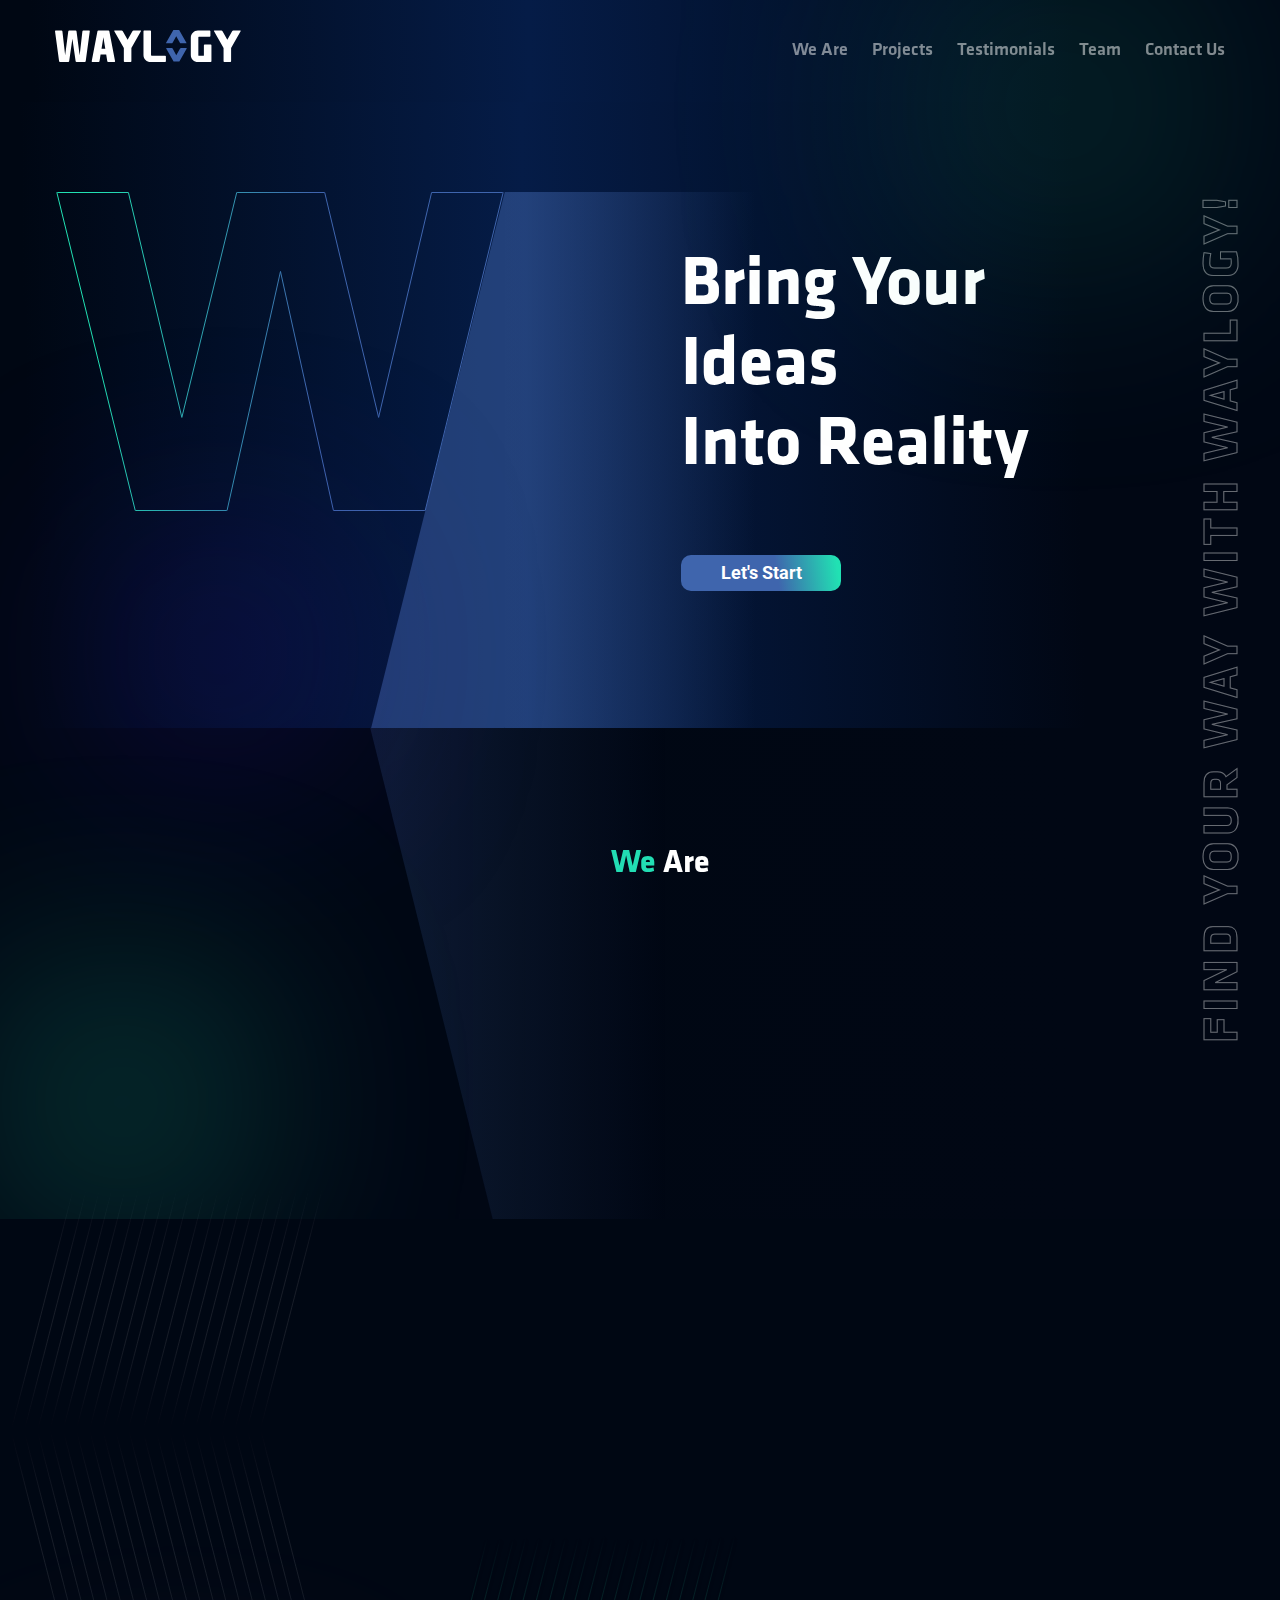
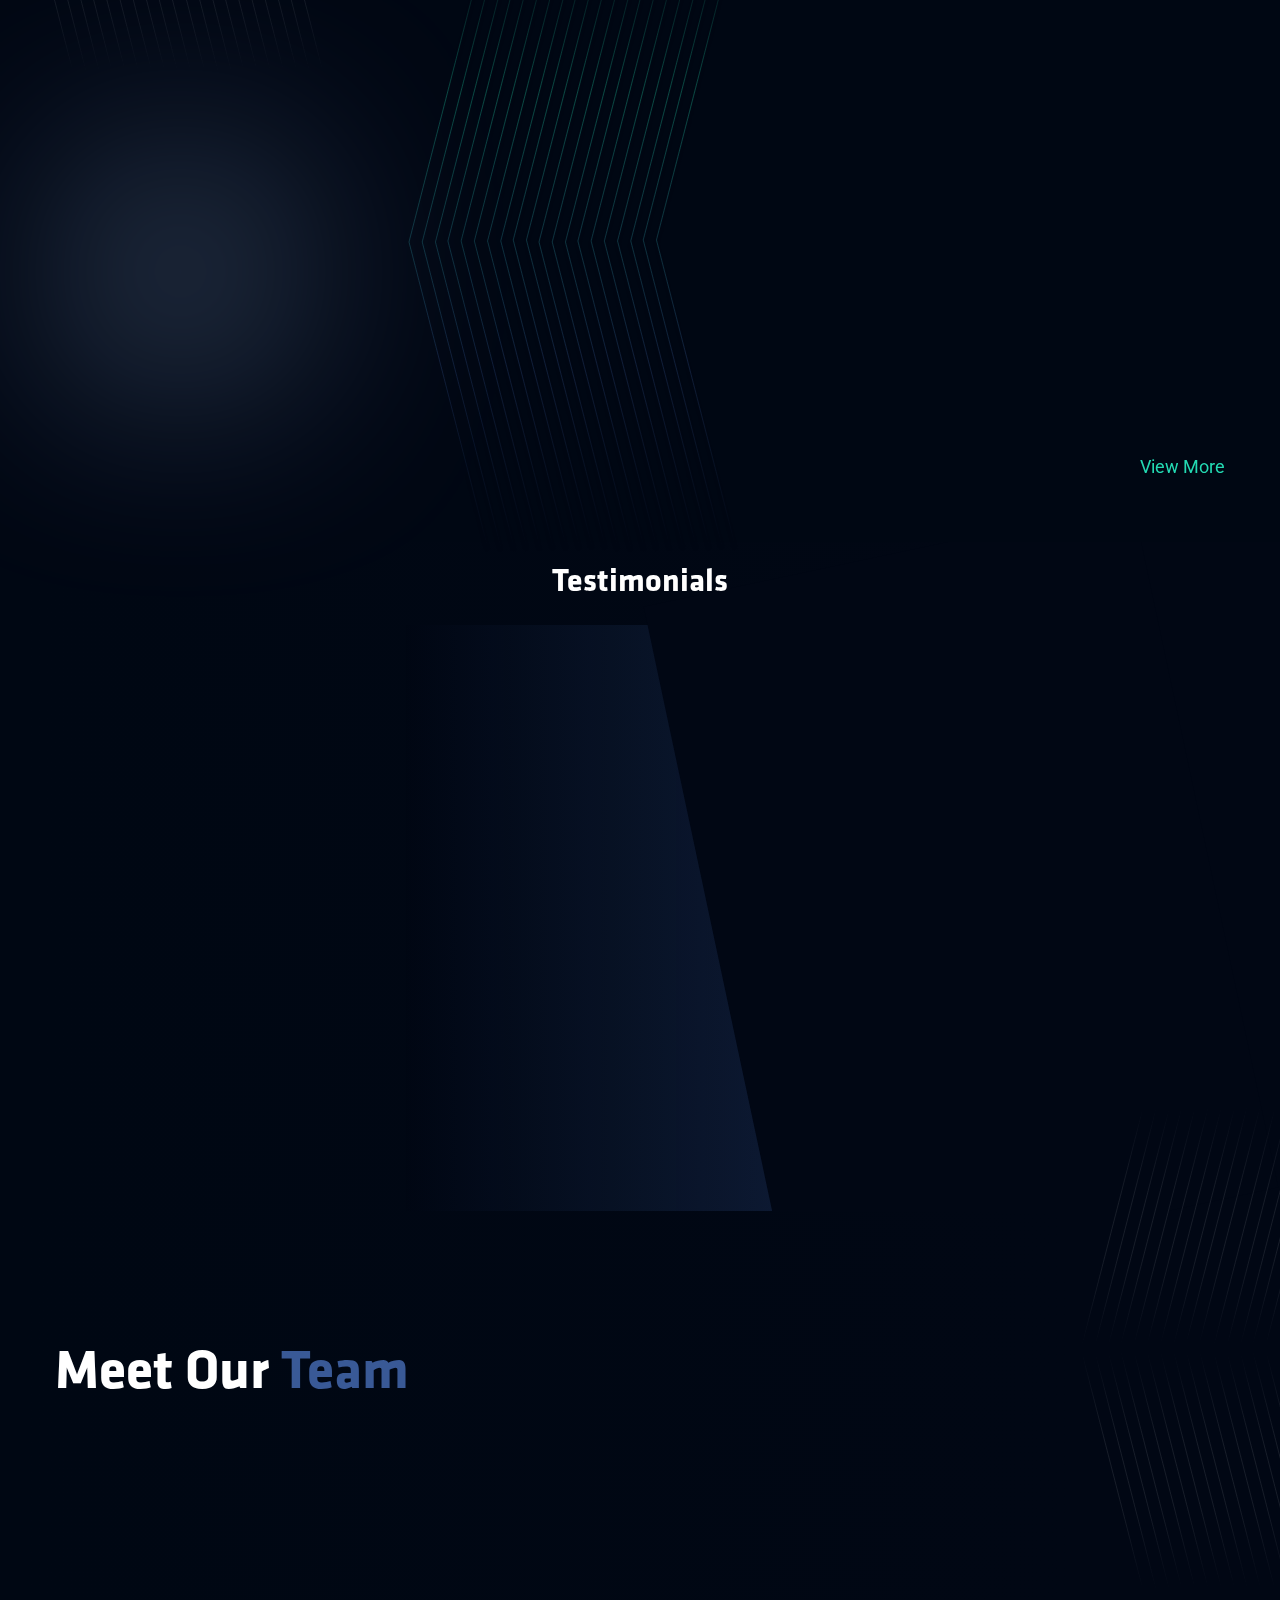
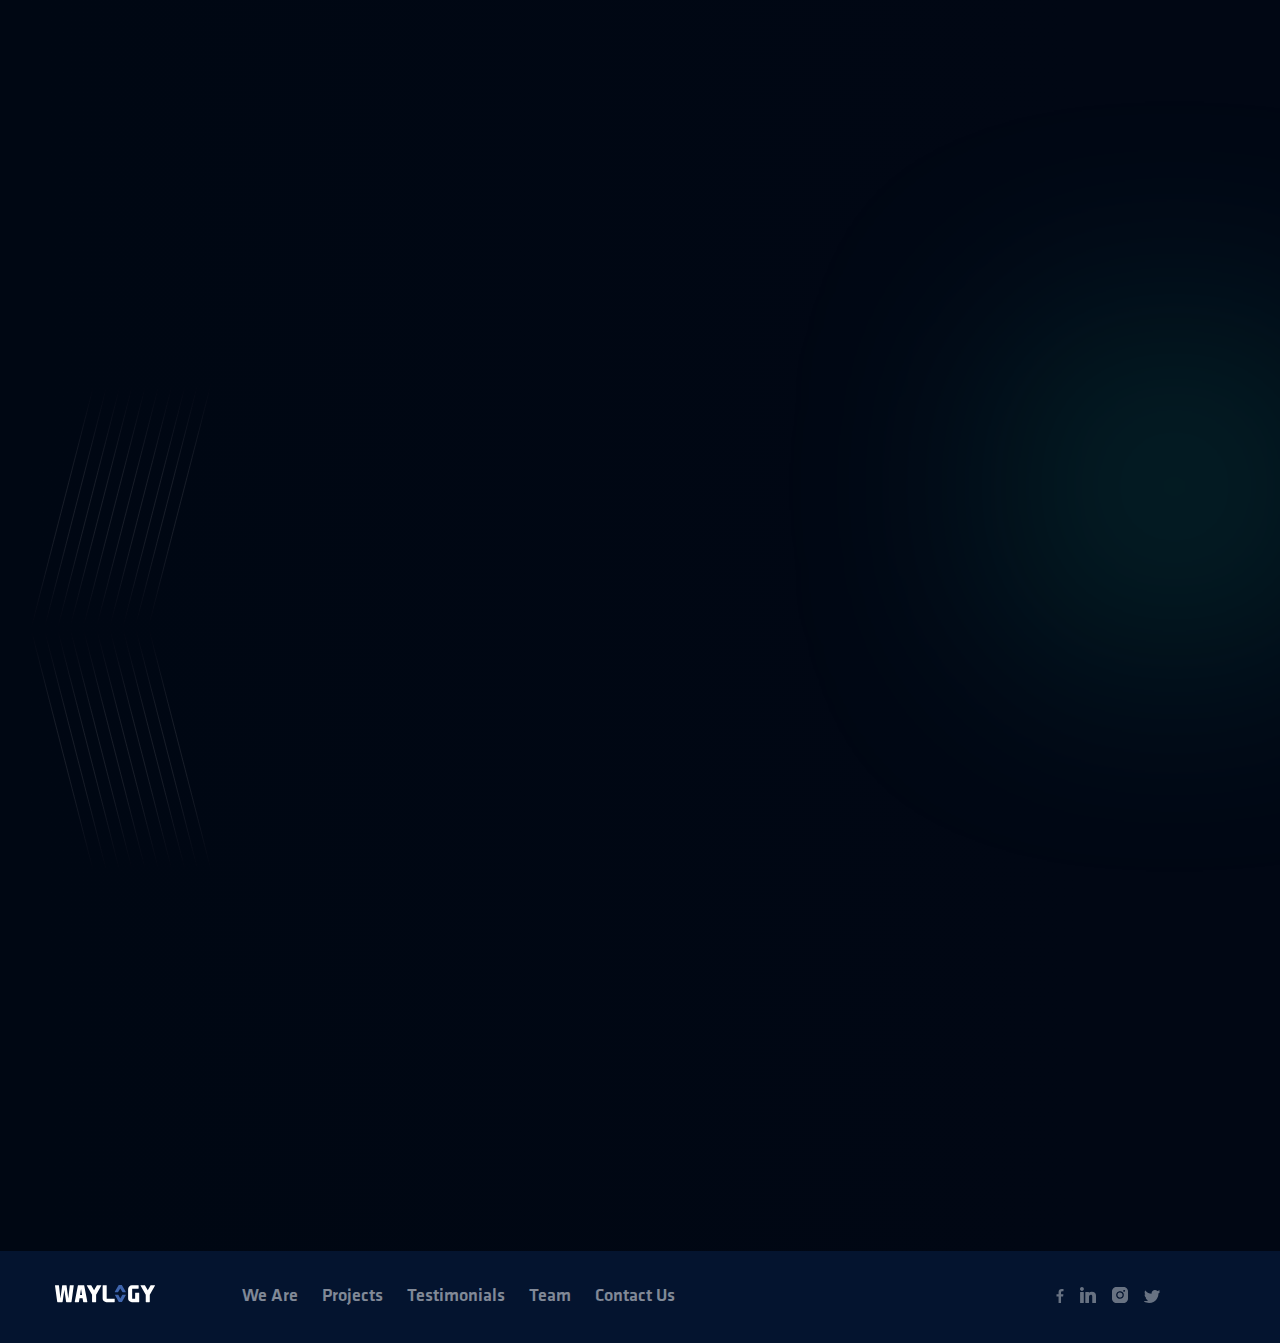
==== commit 92249f90: "Implement adaptive" ====
--- a/index.html
+++ b/index.html
@@ -7,7 +7,7 @@
     <title>Waylogy</title>
 
     <link rel="stylesheet" href="css/swiper-bundle.css"/>
-    <link rel="stylesheet" href="https://unpkg.com/aos@next/dist/aos.css" />
+    <link rel="stylesheet" href="https://unpkg.com/aos@next/dist/aos.css"/>
     <link rel="stylesheet" href="scss/style.css">
 </head>
 <body>
@@ -34,6 +34,12 @@
                           fill="#3F65AD"/>
                 </svg>
             </div>
+            <input class="menu-hamburger-input" type="checkbox" name="" id="">
+            <div class="hamburger-lines">
+                <span class="line line1"></span>
+                <span class="line line2"></span>
+                <span class="line line3"></span>
+            </div>
             <ul class="navigation">
                 <li class="navigation__item"><a href="#about">We Are</a></li>
                 <li class="navigation__item"><a href="#projects">Projects</a></li>
@@ -49,7 +55,10 @@
     <div class="container">
         <div class="wrapper-blocks">
             <div class="bring-w">
-                <svg width="449" height="319" viewBox="0 0 449 319" fill="none" xmlns="http://www.w3.org/2000/svg">
+                <svg data-aos="fade-right"
+                     data-aos-delay="400"
+                     data-aos-easing="ease-in-out"
+                     width="449" height="319" viewBox="0 0 449 319" fill="none" xmlns="http://www.w3.org/2000/svg">
                     <path d="M447.486 1.11897L447.637 0.5H447H376.486H376.09L375.999 0.885373L323.12 225.402L269.296 0.883437L269.204 0.5H268.809H181.62H181.227L181.134 0.881506L126.359 225.429L73.0004 0.884404L72.909 0.5H72.5139H2H1.36179L1.51453 1.11966L79.6516 318.12L79.7453 318.5H80.137H171.138H171.539L171.626 318.109L224.974 79.4578L277.85 318.108L277.937 318.5H278.338H369.339H369.732L369.825 318.119L447.486 1.11897Z"
                           stroke="url(#paint0_linear_134_333)"/>
                     <defs>
@@ -62,17 +71,24 @@
                 </svg>
             </div>
             <div class="block-text">
-                <h1 class="title">Bring Your <br>
+                <h1 class="title"
+                    data-aos="fade-left"
+                    data-aos-delay="800"
+                    data-aos-easing="ease-in-out">Bring Your <br>
                     Ideas <br>
                     Into Reality</h1>
-                <div class="btn">Let's start</div>
-            </div>
-
-            <div class="text-stroke text-stroke-vertical">Find your way</div>
-        </div>
-    </div>
-
-
+                <div class="btn"
+                     data-aos="fade-up"
+                     data-aos-delay="1200"
+                     data-aos-easing="ease-in-out">Let's start
+                </div>
+            </div>
+
+            <div class="text-stroke text-stroke-vertical">
+                Find your way with WayLogy!
+            </div>
+        </div>
+    </div>
 </section>
 
 <section class="block-about" id="about">
@@ -81,11 +97,19 @@
         <div class="about-bg">
             <div class="about-text-wrapper">
                 <h2 class="about-title"><span class="text-green">We</span> Are</h2>
-                <p class="about-text">You don’t get 15x faster installation by making minor tweaks. We’ve re-engineered
-                    every element of steel framing for speed, safety, and quality.</p>
-                <p class="about-text">Our software transforms your BIM into a detailed manufacturing order ready for
-                    your PO. Then we build and batch your framing into kits, which are delivered to corresponding zones
-                    on your job site. Each piece snaps into place.</p>
+                <p class="about-text"
+                   data-aos="fade-up"
+                   data-aos-offset="100"
+                   data-aos-easing="ease-in-out">WayLogy - is a Ukrainian software development company which specialises
+                    on
+                    developing cross-platform mobile applications with Flutter, backend solutions, web applications and
+                    UI/UX design and more.</p>
+                <p class="about-text"
+                   data-aos="fade-up"
+                   data-aos-offset="100"
+                   data-aos-easing="ease-in-out">We make high-quality products with a transparent and adaptive
+                    development process
+                    that allows us to develop each product as efficiently and individually as possible.</p>
             </div>
         </div>
     </div>
@@ -94,40 +118,124 @@
 <section class="projects" id="projects">
     <div class="container">
         <div class="projects-wrapper">
-            <div class="projects-title">
+            <div class="projects-title"
+                 data-aos="fade-up"
+                 data-aos-easing="ease-in-out">
                 Projects <br> we <br> <span class="text-green">Made</span>
             </div>
             <div class="projects-list">
-                <div class="project" data-aos="fade-up"
-                     data-aos-offset="200"
-                     data-aos-delay="50"
+                <!--                <div class="project" data-aos="fade-up"-->
+                <!--                     data-aos-offset="200"-->
+                <!--                     data-aos-delay="50"-->
+                <!--                     data-aos-easing="ease-in-out">-->
+                <!--                    <div class="project__type">Mobile App | <span class="text-blue">entertainment</span></div>-->
+                <!--                    <div class="project__name">Instagram</div>-->
+                <!--                    <p class="project__description">Our software transforms your BIM into a detailed manufacturing order-->
+                <!--                        ready for your PO. Then we-->
+                <!--                        build and batch your framing into kits, which are delivered to corresponding zones on your job-->
+                <!--                        site. Each piece snaps into place.</p>-->
+                <!--                </div>-->
+                <div class="project"
+                     data-aos="fade-left"
+                     data-aos-delay="1000"
                      data-aos-easing="ease-in-out">
-                    <div class="project__type">Mobile App | <span class="text-blue">entertainment</span></div>
-                    <div class="project__name">Instagram</div>
-                    <p class="project__description">Our software transforms your BIM into a detailed manufacturing order
-                        ready for your PO. Then we
-                        build and batch your framing into kits, which are delivered to corresponding zones on your job
-                        site. Each piece snaps into place.</p>
-                </div>
-                <div class="project" data-aos="fade-up"
-                     data-aos-offset="200"
-                     data-aos-delay="50"
-                     data-aos-easing="ease-in-out">
-                    <div class="project__type">Mobile App | <span class="text-blue">finance</span></div>
-                    <div class="project__name">Rocket</div>
-                    <p class="project__description">You don’t get 15x faster installation by making minor tweaks. We’ve
-                        re-engineered every element of steel framing for speed, safety, and quality.</p>
-                </div>
-                <div class="project" data-aos="fade-up"
-                     data-aos-offset="100"
-                     data-aos-delay="50"
-                     data-aos-easing="ease-in-out">
-                    <div class="project__type">Mobile App | <span class="text-blue">trading</span></div>
-                    <div class="project__name">LTD App</div>
-                    <p class="project__description">Our software transforms your BIM into a detailed manufacturing order
-                        ready for your PO. Then we build and batch your framing into kits, which are delivered to
-                        corresponding zones on your job site. Each piece snaps into place.</p>
-                </div>
+                    <div class="project__type">Mobile App | <span class="text-blue">business</span></div>
+                    <div class="project__name">Wolfie Deals</div>
+                    <p class="project__description">As part of Wolfie, you are a part of the family that includes
+                        thousands of businesses across the country. You have joined the hyper-local marketing revolution
+                        that is sweeping the nation!</p>
+                    <p class="project__description">But what does that mean to your business specifically? Simply put,
+                        you will find new local
+                        customers, the ones that search for your exact product / service, connecting you with them
+                        instantly and free! There is simply no better formula for profitable local marketing with no
+                        upfront expenses!</p>
+                    <p class="project__description"> Wolfie customers look for businesses that match their specific
+                        interest and location. They want
+                        a good deal at that precise place & time, and you are finally able to present that good deal to
+                        them just when they are looking for it!</p>
+                    <p class="project__description"> Wolfie connects your business with your potential customers on a
+                        real-time basis. Enjoy the experience!</p>
+                    <div class="download-links">
+                        <a class="app-store" href="https://apps.apple.com/us/app/wolfie-deals/id1591049383"
+                           target="_blank">
+                            <img class="app-store-image" src="./img/apple-ios-app-store-logo.png" alt="AppStore">
+                        </a>
+                        <a href="https://play.google.com/store/apps/details?id=com.progy.Wolfie&hl=uk&gl=US"
+                           target="_blank">
+                            <svg xmlns="http://www.w3.org/2000/svg" height="50" width="45" id="svg60" version="1.1"
+                                 viewBox="-4.12599 -7.65905 35.75858 45.9543">
+                                <defs id="defs38">
+                                    <linearGradient gradientUnits="userSpaceOnUse" y2="21.86" x2="-5.9" y1="1.87"
+                                                    x1="14.09" id="linear-gradient">
+                                        <stop id="stop4" stop-color="#008eff" offset="0"/>
+                                        <stop id="stop6" stop-color="#008fff" offset=".01"/>
+                                        <stop id="stop8" stop-color="#00acff" offset=".26"/>
+                                        <stop id="stop10" stop-color="#00c0ff" offset=".51"/>
+                                        <stop id="stop12" stop-color="#00cdff" offset=".76"/>
+                                        <stop id="stop14" stop-color="#00d1ff" offset="1"/>
+                                    </linearGradient>
+                                    <linearGradient gradientUnits="userSpaceOnUse" y2="15.32" x2="-2.37" y1="15.32"
+                                                    x1="26.45" id="linear-gradient-2">
+                                        <stop id="stop17" stop-color="#ffd800" offset="0"/>
+                                        <stop id="stop19" stop-color="#ff8a00" offset="1"/>
+                                    </linearGradient>
+                                    <linearGradient gradientUnits="userSpaceOnUse" y2="45.15" x2="-9.41" y1="18.05"
+                                                    x1="17.69" id="linear-gradient-3">
+                                        <stop id="stop22" stop-color="#ff3a44" offset="0"/>
+                                        <stop id="stop24" stop-color="#b11162" offset="1"/>
+                                    </linearGradient>
+                                    <linearGradient gradientUnits="userSpaceOnUse" y2="3.81" x2="8.92" y1="-8.29"
+                                                    x1="-3.19" id="linear-gradient-4">
+                                        <stop id="stop27" stop-color="#328e71" offset="0"/>
+                                        <stop id="stop29" stop-color="#2d9571" offset=".07"/>
+                                        <stop id="stop31" stop-color="#15bd74" offset=".48"/>
+                                        <stop id="stop33" stop-color="#06d575" offset=".8"/>
+                                        <stop id="stop35" stop-color="#00de76" offset="1"/>
+                                    </linearGradient>
+                                    <style id="style2">.cls-7 {
+                                        opacity: .07
+                                    }</style>
+                                </defs>
+                                <g transform="translate(.004)" id="g58">
+                                    <g id="g56">
+                                        <path id="path40"
+                                              d="M.55.48A2.39 2.39 0 000 2.15v26.34a2.41 2.41 0 00.55 1.67l.09.09 14.75-14.76v-.35L.64.39z"
+                                              fill="url(#linear-gradient)"/>
+                                        <path id="path42"
+                                              d="M20.31 20.41l-4.92-4.92v-.35l4.92-4.91.11.06 5.83 3.31c1.67.94 1.67 2.49 0 3.44l-5.83 3.31z"
+                                              fill="url(#linear-gradient-2)"/>
+                                        <path id="path44" d="M20.42 20.35l-5-5L.55 30.16a2 2 0 002.45.07l17.39-9.88"
+                                              fill="url(#linear-gradient-3)"/>
+                                        <path id="path46" d="M20.42 10.29L3 .4A1.93 1.93 0 00.55.48l14.84 14.84z"
+                                              fill="url(#linear-gradient-4)"/>
+                                        <path id="path48"
+                                              d="M20.31 20.24L3 30.06a2 2 0 01-2.39 0l-.09.09.09.09a2 2 0 002.39 0l17.39-9.88z"
+                                              opacity=".1"/>
+                                        <path id="path50"
+                                              d="M.55 30A2.43 2.43 0 010 28.32v.17a2.41 2.41 0 00.55 1.67l.09-.09z"
+                                              class="cls-7"/>
+                                        <path id="path52"
+                                              d="M26.25 16.86l-5.94 3.38.11.11L26.25 17a2.11 2.11 0 001.25-1.72 2.21 2.21 0 01-1.25 1.58z"
+                                              class="cls-7"/>
+                                        <path id="path54"
+                                              d="M3 .58l23.25 13.19a2.2 2.2 0 011.25 1.55 2.09 2.09 0 00-1.25-1.72L3 .4C1.36-.54 0 .24 0 2.15v.17C0 .42 1.36-.37 3 .58z"
+                                              fill="#fff" opacity=".3"/>
+                                    </g>
+                                </g>
+                            </svg>
+                        </a>
+                    </div>
+                </div>
+                <!--                <div class="project" data-aos="fade-up"-->
+                <!--                     data-aos-offset="100"-->
+                <!--                     data-aos-delay="50"-->
+                <!--                     data-aos-easing="ease-in-out">-->
+                <!--                    <div class="project__type">Mobile App | <span class="text-blue">trading</span></div>-->
+                <!--                    <div class="project__name">LTD App</div>-->
+                <!--                    <p class="project__description">Our software transforms your BIM into a detailed manufacturing order-->
+                <!--                        ready for your PO. Then we build and batch your framing into kits, which are delivered to-->
+                <!--                        corresponding zones on your job site. Each piece snaps into place.</p>-->
+                <!--                </div>-->
                 <div class="btn-view-more">View more</div>
             </div>
             <div class="arrows-top">
@@ -146,7 +254,10 @@
     <div class="container">
         <h3 class="title">Testimonials</h3>
 
-        <div class="custom-swiper">
+        <div class="custom-swiper"
+             data-aos="fade-left"
+             data-aos-delay="1000"
+             data-aos-easing="ease-in-out">
             <div class="custom-swiper-wrapper">
                 <!-- If we need navigation buttons -->
                 <div class="swiper-button-custom-prev">
@@ -263,37 +374,52 @@
     <div class="container">
         <div class="top">
             <h3 class="title">Meet our <span class="text-blue">team</span></h3>
-            <div class="text-stroke">we’ll make your product <br> awesome together</div>
+            <div class="text-stroke"
+                 data-aos="fade-left"
+                 data-aos-delay="100">we’ll make your product <br> awesome together
+            </div>
         </div>
         <div class="team">
-            <div class="team__block">
+            <div class="team__block"
+                 data-aos="fade-left"
+                 data-aos-delay="500">
                 <div class="team__item">
                     <div class="circle"></div>
-                    <img class="team-image" src="./img/team-item-1.jpg" alt="Team">
-                </div>
-                <div class="team__info">
+                    <img class="team-image" src="./img/JackHeorhiian.jpg" alt="Jack Heorhiian">
+                </div>
+                <div class="team__info"
+                     data-aos="fade-left"
+                     data-aos-delay="800">
                     <p class="team__info__name">Jack Heorhiian</p>
-                    <p class="team__info__position">CTO</p>
-                </div>
-            </div>
-            <div class="team__block">
+                    <p class="team__info__position">CEO</p>
+                </div>
+            </div>
+            <div class="team__block"
+                 data-aos="fade-left"
+                 data-aos-delay="1200">
                 <div class="team__item">
                     <div class="circle"></div>
-                    <img class="team-image" src="./img/team-item-2.jpg" alt="Team">
-                </div>
-                <div class="team__info">
+                    <img class="team-image" src="./img/team-item-2.jpg" alt="Rostyslav Hetmaniuk">
+                </div>
+                <div class="team__info"
+                     data-aos="fade-left"
+                     data-aos-delay="1500">
                     <p class="team__info__name">Rostyslav Hetmaniuk</p>
-                    <p class="team__info__position">development manager</p>
-                </div>
-            </div>
-            <div class="team__block">
+                    <p class="team__info__position">CTO</p>
+                </div>
+            </div>
+            <div class="team__block"
+                 data-aos="fade-left"
+                 data-aos-delay="2000">
                 <div class="team__item">
                     <div class="circle"></div>
-                    <img class="team-image" src="./img/team-item-3.jpg" alt="Team">
-                </div>
-                <div class="team__info">
+                    <img class="team-image" src="./img/SergiyPalagniuk.jpg" alt="Sergiy Palagniuk">
+                </div>
+                <div class="team__info"
+                     data-aos="fade-left"
+                     data-aos-delay="2300">
                     <p class="team__info__name">Sergiy Palagniuk</p>
-                    <p class="team__info__position">Project manager</p>
+                    <p class="team__info__position">Sales Manager</p>
                 </div>
             </div>
         </div>
@@ -306,25 +432,43 @@
 
 <section class="form" id="contactUs">
     <div class="container">
-        <div class="form-content">
-            <h3 class="form-title">We're waiting for you</h3>
-
-            <form class="form-wrapper">
-                <div class="form-group">
-                    <label for="username">Name</label>
-                    <input type="text" id="username" name="username" required="required"/>
-                </div>
-                <div class="form-group">
-                    <label for="email">Email</label>
-                    <input type="email" id="email" name="email" required="required"/>
-                </div>
-                <div class="form-group">
-                    <label for="message">Message</label>
-                    <textarea id="message" name="message" required="required"></textarea>
-                </div>
-
-                <button class="btn btn-form">Let's start</button>
-            </form>
+        <div class="form-content"
+             data-aos="fade-up"
+             data-aos-delay="400"
+             data-aos-duration="2">
+            <div class="form-inside-content">
+                <h3 class="form-title">We're waiting for you</h3>
+
+                <form class="form-wrapper" id="form">
+
+                    <div class="form-group">
+                        <label for="username">Name</label>
+                        <input type="text" id="username" name="username"/>
+                    </div>
+                    <div class="form-group">
+                        <label for="email">Email</label>
+                        <input type="email" id="email" name="email"/>
+                    </div>
+                    <div class="form-group">
+                        <label for="message">Message</label>
+                        <textarea id="message" name="message"></textarea>
+                    </div>
+
+                    <button class="btn btn-form">
+                        <span class="btn-form-submit">Let's start</span>
+                        <span class="btn-form-loading">
+                            <svg viewBox="0 0 512 512" width="100" title="sync-alt">
+                                <path d="M370.72 133.28C339.458 104.008 298.888 87.962 255.848 88c-77.458.068-144.328 53.178-162.791 126.85-1.344 5.363-6.122 9.15-11.651 9.15H24.103c-7.498 0-13.194-6.807-11.807-14.176C33.933 94.924 134.813 8 256 8c66.448 0 126.791 26.136 171.315 68.685L463.03 40.97C478.149 25.851 504 36.559 504 57.941V192c0 13.255-10.745 24-24 24H345.941c-21.382 0-32.09-25.851-16.971-40.971l41.75-41.749zM32 296h134.059c21.382 0 32.09 25.851 16.971 40.971l-41.75 41.75c31.262 29.273 71.835 45.319 114.876 45.28 77.418-.07 144.315-53.144 162.787-126.849 1.344-5.363 6.122-9.15 11.651-9.15h57.304c7.498 0 13.194 6.807 11.807 14.176C478.067 417.076 377.187 504 256 504c-66.448 0-126.791-26.136-171.315-68.685L48.97 471.03C33.851 486.149 8 475.441 8 454.059V320c0-13.255 10.745-24 24-24z"/>
+                            </svg>
+                        </span>
+                        <span class="btn-form-check">
+                            <svg viewBox="0 0 512 512" width="100" title="check">
+                                <path d="M173.898 439.404l-166.4-166.4c-9.997-9.997-9.997-26.206 0-36.204l36.203-36.204c9.997-9.998 26.207-9.998 36.204 0L192 312.69 432.095 72.596c9.997-9.997 26.207-9.997 36.204 0l36.203 36.204c9.997 9.997 9.997 26.206 0 36.204l-294.4 294.401c-9.998 9.997-26.207 9.997-36.204-.001z"/>
+                            </svg>
+                        </span>
+                    </button>
+                </form>
+            </div>
         </div>
         <div class="arrows-top">
             <img src="./img/arrows.png" alt="arrows">
@@ -335,35 +479,38 @@
 <footer class="footer">
     <div class="container">
         <div class="wrapper">
-            <div class="logo">
-                <a href="#">
-                    <svg width="100" height="18" viewBox="0 0 100 18" fill="none" xmlns="http://www.w3.org/2000/svg">
-                        <path d="M9.36514 4.77064L7.62497 16.8215C7.57283 17.0952 7.4099 17.2256 7.14268 17.2256H2.68471C2.41098 17.2256 2.25456 17.0887 2.20242 16.8215L0.0125404 0.710237C-0.0395995 0.436502 0.0711979 0.306152 0.338415 0.306152H3.50592C3.77965 0.306152 3.93607 0.44302 3.98169 0.710237L5.46116 13.5953L7.15571 0.710237C7.20134 0.436502 7.35776 0.306152 7.63149 0.306152H11.1053C11.379 0.306152 11.5355 0.44302 11.5811 0.710237L13.2756 13.5953L14.7551 0.710237C14.8007 0.436502 14.9572 0.306152 15.2309 0.306152H18.3984C18.6721 0.306152 18.7764 0.44302 18.7243 0.710237L16.5344 16.8215C16.4822 17.0952 16.3193 17.2256 16.0521 17.2256H11.5941C11.3204 17.2256 11.164 17.0887 11.1118 16.8215L9.36514 4.77064Z"
-                              fill="white"/>
-                        <path d="M24.5313 13.2238L23.9578 16.8215C23.9122 17.0952 23.7558 17.2256 23.482 17.2256H20.0864C19.8127 17.2256 19.7084 17.0887 19.7605 16.8215L22.8498 0.710237C22.902 0.436502 23.0649 0.306152 23.3321 0.306152H28.7677C29.0414 0.306152 29.1979 0.44302 29.25 0.710237L32.3393 16.8215C32.3914 17.0952 32.2806 17.2256 32.0134 17.2256H28.6178C28.3441 17.2256 28.1877 17.0887 28.142 16.8215L27.5685 13.2238H24.5313ZM26.0499 3.9364L25.0397 10.1215H27.0732L26.0499 3.9364Z"
-                              fill="white"/>
-                        <path d="M41.1185 9.69134V16.8215C41.1185 17.0952 40.9882 17.2256 40.721 17.2256H37.4622C37.1885 17.2256 37.0581 17.0887 37.0581 16.8215V9.69134L31.9289 0.710237C31.7724 0.436502 31.8246 0.306152 32.0983 0.306152H35.8654C36.1392 0.306152 36.3477 0.44302 36.4976 0.710237L39.0851 5.24641L41.666 0.710237C41.8159 0.436502 42.0245 0.306152 42.2982 0.306152H46.0653C46.339 0.306152 46.3912 0.44302 46.2348 0.710237L41.1185 9.69134Z"
-                              fill="white"/>
-                        <path d="M48.7439 16.1111C48.0009 15.3681 47.6294 14.4687 47.6294 13.4128V0.710237C47.6294 0.436502 47.7467 0.306152 47.9813 0.306152H51.2857C51.5594 0.306152 51.6898 0.44302 51.6898 0.710237V13.4389C51.6898 13.7126 51.8267 13.843 52.0939 13.843H59.2957C59.5694 13.843 59.6998 13.9799 59.6998 14.2471V16.8215C59.6998 17.0952 59.5629 17.2256 59.2957 17.2256H51.4421C50.3863 17.2256 49.4869 16.8541 48.7439 16.1111Z"
-                              fill="white"/>
-                        <path d="M76.9189 17.2257C75.8631 17.2257 74.9637 16.8542 74.2207 16.1112C73.4777 15.3682 73.1062 14.4688 73.1062 13.413V4.11254C73.1062 3.0567 73.4777 2.16381 74.2207 1.4143C74.9637 0.671302 75.8631 0.299805 76.9189 0.299805H83.2474C83.5212 0.299805 83.6515 0.436672 83.6515 0.703889V3.2783C83.6515 3.55203 83.5146 3.68238 83.2474 3.68238H77.4338C77.2513 3.68238 77.1601 3.77363 77.1601 3.95612V13.5694C77.1601 13.7519 77.2513 13.8432 77.4338 13.8432H79.8127C80.0408 13.8432 80.1516 13.7519 80.1516 13.5694V8.15338C80.1516 7.87965 80.2885 7.7493 80.5557 7.7493H83.8079C84.0817 7.7493 84.212 7.88617 84.212 8.15338V16.8216C84.212 17.0954 84.0751 17.2257 83.8079 17.2257H76.9189Z"
-                              fill="white"/>
-                        <path d="M94.7963 9.69134V16.8215C94.7963 17.0952 94.666 17.2256 94.3988 17.2256H91.14C90.8663 17.2256 90.7359 17.0887 90.7359 16.8215V9.69134L85.6132 0.710237C85.4568 0.436502 85.5089 0.306152 85.7826 0.306152H89.5498C89.8235 0.306152 90.032 0.44302 90.182 0.710237L92.7629 5.24641L95.3438 0.710237C95.4937 0.436502 95.7023 0.306152 95.976 0.306152H99.7431C100.017 0.306152 100.069 0.44302 99.9126 0.710237L94.7963 9.69134Z"
-                              fill="white"/>
-                        <path d="M63.8254 16.9262L59.9149 10.0633C59.791 9.85477 59.8367 9.75049 60.0452 9.75049H62.926C63.1345 9.75049 63.2909 9.85477 63.4082 10.0633L65.2788 13.5306L67.2536 10.0633C67.4752 9.85477 67.6381 9.75049 67.8401 9.75049H70.7209C70.9294 9.75049 70.9685 9.85477 70.8512 10.0633L66.9407 16.9262"
-                              fill="#3F65AD"/>
-                        <path d="M66.8234 0L70.7339 6.86292C70.8578 7.07148 70.8121 7.17576 70.6036 7.17576H67.7228C67.5143 7.17576 67.3579 7.07148 67.2405 6.86292L65.2657 3.39561L63.2975 6.86292C63.1801 7.07148 63.0237 7.17576 62.8152 7.17576H59.9344C59.7259 7.17576 59.6868 7.07148 59.8041 6.86292L63.7146 0"
-                              fill="#3F65AD"/>
-                    </svg>
-                </a>
-            </div>
-            <ul class="navigation">
-                <li class="navigation__item"><a href="#about">We Are</a></li>
-                <li class="navigation__item"><a href="#projects">Projects</a></li>
-                <li class="navigation__item"><a href="#testimonials">Testimonials</a></li>
-                <li class="navigation__item"><a href="#team">Team</a></li>
-                <li class="navigation__item"><a href="#contactUs">Contact Us</a></li>
-            </ul>
+            <div class="content">
+                <div class="logo">
+                    <a href="#">
+                        <svg width="100" height="18" viewBox="0 0 100 18" fill="none"
+                             xmlns="http://www.w3.org/2000/svg">
+                            <path d="M9.36514 4.77064L7.62497 16.8215C7.57283 17.0952 7.4099 17.2256 7.14268 17.2256H2.68471C2.41098 17.2256 2.25456 17.0887 2.20242 16.8215L0.0125404 0.710237C-0.0395995 0.436502 0.0711979 0.306152 0.338415 0.306152H3.50592C3.77965 0.306152 3.93607 0.44302 3.98169 0.710237L5.46116 13.5953L7.15571 0.710237C7.20134 0.436502 7.35776 0.306152 7.63149 0.306152H11.1053C11.379 0.306152 11.5355 0.44302 11.5811 0.710237L13.2756 13.5953L14.7551 0.710237C14.8007 0.436502 14.9572 0.306152 15.2309 0.306152H18.3984C18.6721 0.306152 18.7764 0.44302 18.7243 0.710237L16.5344 16.8215C16.4822 17.0952 16.3193 17.2256 16.0521 17.2256H11.5941C11.3204 17.2256 11.164 17.0887 11.1118 16.8215L9.36514 4.77064Z"
+                                  fill="white"/>
+                            <path d="M24.5313 13.2238L23.9578 16.8215C23.9122 17.0952 23.7558 17.2256 23.482 17.2256H20.0864C19.8127 17.2256 19.7084 17.0887 19.7605 16.8215L22.8498 0.710237C22.902 0.436502 23.0649 0.306152 23.3321 0.306152H28.7677C29.0414 0.306152 29.1979 0.44302 29.25 0.710237L32.3393 16.8215C32.3914 17.0952 32.2806 17.2256 32.0134 17.2256H28.6178C28.3441 17.2256 28.1877 17.0887 28.142 16.8215L27.5685 13.2238H24.5313ZM26.0499 3.9364L25.0397 10.1215H27.0732L26.0499 3.9364Z"
+                                  fill="white"/>
+                            <path d="M41.1185 9.69134V16.8215C41.1185 17.0952 40.9882 17.2256 40.721 17.2256H37.4622C37.1885 17.2256 37.0581 17.0887 37.0581 16.8215V9.69134L31.9289 0.710237C31.7724 0.436502 31.8246 0.306152 32.0983 0.306152H35.8654C36.1392 0.306152 36.3477 0.44302 36.4976 0.710237L39.0851 5.24641L41.666 0.710237C41.8159 0.436502 42.0245 0.306152 42.2982 0.306152H46.0653C46.339 0.306152 46.3912 0.44302 46.2348 0.710237L41.1185 9.69134Z"
+                                  fill="white"/>
+                            <path d="M48.7439 16.1111C48.0009 15.3681 47.6294 14.4687 47.6294 13.4128V0.710237C47.6294 0.436502 47.7467 0.306152 47.9813 0.306152H51.2857C51.5594 0.306152 51.6898 0.44302 51.6898 0.710237V13.4389C51.6898 13.7126 51.8267 13.843 52.0939 13.843H59.2957C59.5694 13.843 59.6998 13.9799 59.6998 14.2471V16.8215C59.6998 17.0952 59.5629 17.2256 59.2957 17.2256H51.4421C50.3863 17.2256 49.4869 16.8541 48.7439 16.1111Z"
+                                  fill="white"/>
+                            <path d="M76.9189 17.2257C75.8631 17.2257 74.9637 16.8542 74.2207 16.1112C73.4777 15.3682 73.1062 14.4688 73.1062 13.413V4.11254C73.1062 3.0567 73.4777 2.16381 74.2207 1.4143C74.9637 0.671302 75.8631 0.299805 76.9189 0.299805H83.2474C83.5212 0.299805 83.6515 0.436672 83.6515 0.703889V3.2783C83.6515 3.55203 83.5146 3.68238 83.2474 3.68238H77.4338C77.2513 3.68238 77.1601 3.77363 77.1601 3.95612V13.5694C77.1601 13.7519 77.2513 13.8432 77.4338 13.8432H79.8127C80.0408 13.8432 80.1516 13.7519 80.1516 13.5694V8.15338C80.1516 7.87965 80.2885 7.7493 80.5557 7.7493H83.8079C84.0817 7.7493 84.212 7.88617 84.212 8.15338V16.8216C84.212 17.0954 84.0751 17.2257 83.8079 17.2257H76.9189Z"
+                                  fill="white"/>
+                            <path d="M94.7963 9.69134V16.8215C94.7963 17.0952 94.666 17.2256 94.3988 17.2256H91.14C90.8663 17.2256 90.7359 17.0887 90.7359 16.8215V9.69134L85.6132 0.710237C85.4568 0.436502 85.5089 0.306152 85.7826 0.306152H89.5498C89.8235 0.306152 90.032 0.44302 90.182 0.710237L92.7629 5.24641L95.3438 0.710237C95.4937 0.436502 95.7023 0.306152 95.976 0.306152H99.7431C100.017 0.306152 100.069 0.44302 99.9126 0.710237L94.7963 9.69134Z"
+                                  fill="white"/>
+                            <path d="M63.8254 16.9262L59.9149 10.0633C59.791 9.85477 59.8367 9.75049 60.0452 9.75049H62.926C63.1345 9.75049 63.2909 9.85477 63.4082 10.0633L65.2788 13.5306L67.2536 10.0633C67.4752 9.85477 67.6381 9.75049 67.8401 9.75049H70.7209C70.9294 9.75049 70.9685 9.85477 70.8512 10.0633L66.9407 16.9262"
+                                  fill="#3F65AD"/>
+                            <path d="M66.8234 0L70.7339 6.86292C70.8578 7.07148 70.8121 7.17576 70.6036 7.17576H67.7228C67.5143 7.17576 67.3579 7.07148 67.2405 6.86292L65.2657 3.39561L63.2975 6.86292C63.1801 7.07148 63.0237 7.17576 62.8152 7.17576H59.9344C59.7259 7.17576 59.6868 7.07148 59.8041 6.86292L63.7146 0"
+                                  fill="#3F65AD"/>
+                        </svg>
+                    </a>
+                </div>
+                <ul class="navigation">
+                    <li class="navigation__item"><a href="#about">We Are</a></li>
+                    <li class="navigation__item"><a href="#projects">Projects</a></li>
+                    <li class="navigation__item"><a href="#testimonials">Testimonials</a></li>
+                    <li class="navigation__item"><a href="#team">Team</a></li>
+                    <li class="navigation__item"><a href="#contactUs">Contact Us</a></li>
+                </ul>
+            </div>
             <div class="socials">
                 <div class="socials__item">
                     <svg width="8" height="14" viewBox="0 0 8 14" fill="none" xmlns="http://www.w3.org/2000/svg">
@@ -372,10 +519,12 @@
                     </svg>
                 </div>
                 <div class="socials__item">
-                    <svg width="16" height="16" viewBox="0 0 16 16" fill="none" xmlns="http://www.w3.org/2000/svg">
-                        <path d="M12.2529 9.42723C12.2529 8.87637 12.153 8.47574 11.9532 8.22535C11.7533 7.94992 11.3786 7.81221 10.829 7.81221C10.1546 7.81221 9.67994 8.01252 9.40515 8.41315C9.13037 8.81377 8.99297 9.37715 8.99297 10.1033V15.5869C8.99297 15.7121 8.9555 15.8122 8.88056 15.8873C8.80562 15.9624 8.7057 16 8.5808 16H5.73302C5.6331 16 5.53318 15.9624 5.43326 15.8873C5.35831 15.8122 5.32084 15.7121 5.32084 15.5869V5.44601C5.32084 5.34585 5.35831 5.25822 5.43326 5.1831C5.53318 5.08294 5.6331 5.03286 5.73302 5.03286H8.50585C8.60578 5.03286 8.68072 5.0579 8.73068 5.10798C8.80562 5.15806 8.85558 5.23318 8.88056 5.33333C8.88056 5.43349 8.88056 5.49609 8.88056 5.52113C8.90554 5.57121 8.91803 5.65884 8.91803 5.78404C9.61749 5.10798 10.5667 4.76995 11.7658 4.76995C13.0898 4.76995 14.1265 5.10798 14.8759 5.78404C15.6253 6.46009 16 7.44914 16 8.75117V15.5869C16 15.7121 15.95 15.8122 15.8501 15.8873C15.7752 15.9624 15.6877 16 15.5878 16H12.6651C12.5652 16 12.4653 15.9624 12.3653 15.8873C12.2904 15.8122 12.2529 15.7121 12.2529 15.5869V9.42723ZM3.85948 1.95305C3.85948 2.47887 3.67213 2.9421 3.29742 3.34272C2.92272 3.71831 2.46058 3.9061 1.91101 3.9061C1.38642 3.9061 0.936768 3.71831 0.562061 3.34272C0.187354 2.9421 0 2.47887 0 1.95305C0 1.40219 0.187354 0.938967 0.562061 0.56338C0.936768 0.187793 1.38642 0 1.91101 0C2.46058 0 2.92272 0.187793 3.29742 0.56338C3.67213 0.938967 3.85948 1.40219 3.85948 1.95305ZM3.78454 5.44601V15.5869C3.78454 15.7121 3.73458 15.8122 3.63466 15.8873C3.55972 15.9624 3.47229 16 3.37237 16H0.52459C0.399688 16 0.299766 15.9624 0.224824 15.8873C0.149883 15.8122 0.112412 15.7121 0.112412 15.5869V5.44601C0.112412 5.34585 0.149883 5.25822 0.224824 5.1831C0.299766 5.08294 0.399688 5.03286 0.52459 5.03286H3.37237C3.47229 5.03286 3.55972 5.08294 3.63466 5.1831C3.73458 5.25822 3.78454 5.34585 3.78454 5.44601Z"
-                              fill="white"/>
-                    </svg>
+                    <a href="https://www.linkedin.com/company/waylogy" target="_blank">
+                        <svg width="16" height="16" viewBox="0 0 16 16" fill="none" xmlns="http://www.w3.org/2000/svg">
+                            <path d="M12.2529 9.42723C12.2529 8.87637 12.153 8.47574 11.9532 8.22535C11.7533 7.94992 11.3786 7.81221 10.829 7.81221C10.1546 7.81221 9.67994 8.01252 9.40515 8.41315C9.13037 8.81377 8.99297 9.37715 8.99297 10.1033V15.5869C8.99297 15.7121 8.9555 15.8122 8.88056 15.8873C8.80562 15.9624 8.7057 16 8.5808 16H5.73302C5.6331 16 5.53318 15.9624 5.43326 15.8873C5.35831 15.8122 5.32084 15.7121 5.32084 15.5869V5.44601C5.32084 5.34585 5.35831 5.25822 5.43326 5.1831C5.53318 5.08294 5.6331 5.03286 5.73302 5.03286H8.50585C8.60578 5.03286 8.68072 5.0579 8.73068 5.10798C8.80562 5.15806 8.85558 5.23318 8.88056 5.33333C8.88056 5.43349 8.88056 5.49609 8.88056 5.52113C8.90554 5.57121 8.91803 5.65884 8.91803 5.78404C9.61749 5.10798 10.5667 4.76995 11.7658 4.76995C13.0898 4.76995 14.1265 5.10798 14.8759 5.78404C15.6253 6.46009 16 7.44914 16 8.75117V15.5869C16 15.7121 15.95 15.8122 15.8501 15.8873C15.7752 15.9624 15.6877 16 15.5878 16H12.6651C12.5652 16 12.4653 15.9624 12.3653 15.8873C12.2904 15.8122 12.2529 15.7121 12.2529 15.5869V9.42723ZM3.85948 1.95305C3.85948 2.47887 3.67213 2.9421 3.29742 3.34272C2.92272 3.71831 2.46058 3.9061 1.91101 3.9061C1.38642 3.9061 0.936768 3.71831 0.562061 3.34272C0.187354 2.9421 0 2.47887 0 1.95305C0 1.40219 0.187354 0.938967 0.562061 0.56338C0.936768 0.187793 1.38642 0 1.91101 0C2.46058 0 2.92272 0.187793 3.29742 0.56338C3.67213 0.938967 3.85948 1.40219 3.85948 1.95305ZM3.78454 5.44601V15.5869C3.78454 15.7121 3.73458 15.8122 3.63466 15.8873C3.55972 15.9624 3.47229 16 3.37237 16H0.52459C0.399688 16 0.299766 15.9624 0.224824 15.8873C0.149883 15.8122 0.112412 15.7121 0.112412 15.5869V5.44601C0.112412 5.34585 0.149883 5.25822 0.224824 5.1831C0.299766 5.08294 0.399688 5.03286 0.52459 5.03286H3.37237C3.47229 5.03286 3.55972 5.08294 3.63466 5.1831C3.73458 5.25822 3.78454 5.34585 3.78454 5.44601Z"
+                                  fill="white"/>
+                        </svg>
+                    </a>
                 </div>
                 <div class="socials__item">
                     <svg width="16" height="16" viewBox="0 0 16 16" fill="none" xmlns="http://www.w3.org/2000/svg">
@@ -399,20 +548,8 @@
 <script src="js/main.js"></script>
 
 <script>
-    const swiper = document.querySelector('.swiper').swiper;
-
-    // Now you can use all slider methods like
-    swiper.slideNext();
-
-    document.querySelectorAll('a[href^="#"]').forEach(anchor => {
-        anchor.addEventListener('click', function (e) {
-            e.preventDefault();
-
-            document.querySelector(this.getAttribute('href')).scrollIntoView({
-                behavior: 'smooth'
-            });
-        });
-    });
+
+
 </script>
 </body>
 </html>
--- a/scss/style.css
+++ b/scss/style.css
@@ -12,112 +12,91 @@
 nav,
 section,
 summary {
-  display: block;
-}
+  display: block; }
 
 audio,
 canvas,
 progress,
 video {
   display: inline-block;
-  vertical-align: baseline;
-}
+  vertical-align: baseline; }
 
 audio:not([controls]) {
   display: none;
-  height: 0;
-}
+  height: 0; }
 
 [hidden],
 template {
-  display: none;
-}
+  display: none; }
 
 a {
   background: transparent;
   text-decoration: none;
-  color: inherit;
-}
+  color: inherit; }
 
 a:active,
 a:hover {
   outline: 0;
   color: inherit;
-  text-decoration: none;
-}
+  text-decoration: none; }
 
 abbr[title] {
-  border-bottom: 1px dotted;
-}
+  border-bottom: 1px dotted; }
 
 b,
 strong {
-  font-weight: bold;
-}
+  font-weight: bold; }
 
 dfn {
-  font-style: italic;
-}
+  font-style: italic; }
 
 h1 {
   font-size: 2em;
-  margin: 0.67em 0;
-}
+  margin: 0.67em 0; }
 
 mark {
   background: #ff0;
-  color: #000;
-}
+  color: #000; }
 
 small {
-  font-size: 80%;
-}
+  font-size: 80%; }
 
 sub,
 sup {
   font-size: 75%;
   line-height: 0;
   position: relative;
-  vertical-align: baseline;
-}
+  vertical-align: baseline; }
 
 sup {
-  top: -0.5em;
-}
+  top: -0.5em; }
 
 sub {
-  bottom: -0.25em;
-}
+  bottom: -0.25em; }
 
 img {
-  border: 0;
-}
+  border: 0; }
 
 svg:not(:root) {
-  overflow: hidden;
-}
+  overflow: hidden; }
 
 figure {
-  margin: 1em 40px;
-}
+  margin: 1em 40px; }
 
 hr {
   -moz-box-sizing: content-box;
   box-sizing: content-box;
-  height: 0;
-}
+  height: 0; }
 
 pre {
-  overflow: auto;
-}
+  overflow: auto; }
 
 code,
 kbd,
 pre,
 samp {
   font-family: monospace, monospace;
-  font-size: 1em;
-}
+  font-size: 1em; }
 
 button,
 input,
@@ -126,210 +105,163 @@
 textarea {
   color: inherit;
   font: inherit;
-  margin: 0;
-}
+  margin: 0; }
 
 button {
-  overflow: visible;
-}
+  overflow: visible; }
 
 button,
 select {
-  text-transform: none;
-}
+  text-transform: none; }
 
 button,
-html input[type=button],
-input[type=reset],
-input[type=submit] {
+html input[type="button"],
+input[type="reset"],
+input[type="submit"] {
   -webkit-appearance: button;
-  cursor: pointer;
-}
+  cursor: pointer; }
 
 button[disabled],
 html input[disabled] {
-  cursor: default;
-}
+  cursor: default; }
 
 button::-moz-focus-inner,
 input::-moz-focus-inner {
   border: 0;
-  padding: 0;
-}
+  padding: 0; }
 
 input {
-  line-height: normal;
-}
-
-input[type=checkbox],
-input[type=radio] {
+  line-height: normal; }
+
+input[type='checkbox'],
+input[type='radio'] {
   box-sizing: border-box;
-  padding: 0;
-}
-
-input[type=number]::-webkit-inner-spin-button,
-input[type=number]::-webkit-outer-spin-button {
-  height: auto;
-}
-
-input[type=search] {
+  padding: 0; }
+
+input[type='number']::-webkit-inner-spin-button,
+input[type='number']::-webkit-outer-spin-button {
+  height: auto; }
+
+input[type='search'] {
   -webkit-appearance: textfield;
   -moz-box-sizing: content-box;
   -webkit-box-sizing: content-box;
-  box-sizing: content-box;
-}
-
-input[type=search]::-webkit-search-cancel-button,
-input[type=search]::-webkit-search-decoration {
-  -webkit-appearance: none;
-}
+  box-sizing: content-box; }
+
+input[type='search']::-webkit-search-cancel-button,
+input[type='search']::-webkit-search-decoration {
+  -webkit-appearance: none; }
 
 fieldset {
   border: 1px solid #c0c0c0;
   margin: 0 2px;
-  padding: 0.35em 0.625em 0.75em;
-}
+  padding: 0.35em 0.625em 0.75em; }
 
 legend {
   border: 0;
-  padding: 0;
-}
+  padding: 0; }
 
 textarea {
-  overflow: auto;
-}
+  overflow: auto; }
 
 optgroup {
-  font-weight: bold;
-}
+  font-weight: bold; }
 
 table {
   border-collapse: collapse;
-  border-spacing: 0;
-}
+  border-spacing: 0; }
 
 td,
 th {
-  padding: 0;
-}
+  padding: 0; }
 
 ul, li {
   list-style: none;
   margin: 0;
-  padding: 0;
-}
+  padding: 0; }
 
 .container {
   margin: 0 auto;
   box-sizing: border-box;
   padding-left: 15px;
-  padding-right: 15px;
-}
+  padding-right: 15px; }
 
 @media screen and (max-width: 575px) {
   .container {
-    max-width: none;
-  }
-}
+    max-width: none; } }
 @media screen and (min-width: 576px) {
   .container {
-    max-width: 540px;
-  }
-}
+    max-width: 540px; } }
 @media screen and (min-width: 768px) {
   .container {
-    max-width: 720px;
-  }
-}
+    max-width: 720px; } }
 @media screen and (min-width: 992px) {
   .container {
-    max-width: 960px;
-  }
-}
+    max-width: 960px; } }
 @media screen and (min-width: 1240px) {
   .container {
-    max-width: 1200px;
-  }
-}
+    max-width: 1200px; } }
 @font-face {
   font-family: "Klavika Bold";
-  src: url("../fonts/Klavika/klavika-bold.otf") format("opentype");
-}
+  src: url("../fonts/Klavika/klavika-bold.otf") format("opentype"); }
 @font-face {
   font-family: "Klavika Medium";
-  src: url("../fonts/Klavika/klavika-medium.otf") format("opentype");
-}
+  src: url("../fonts/Klavika/klavika-medium.otf") format("opentype"); }
 html, body {
   padding: 0;
-  margin: 0;
-}
+  margin: 0; }
 
 * {
-  box-sizing: border-box;
-}
+  box-sizing: border-box; }
 
 [placeholder] {
-  text-overflow: ellipsis;
-}
+  text-overflow: ellipsis; }
 
 ::-webkit-input-placeholder {
   /* Chrome/Opera/Safari */
-  text-overflow: ellipsis;
-}
+  text-overflow: ellipsis; }
 
 ::-moz-placeholder {
   /* Firefox 19+ */
-  text-overflow: ellipsis;
-}
+  text-overflow: ellipsis; }
 
 :-ms-input-placeholder {
   /* IE 10+ */
-  text-overflow: ellipsis;
-}
+  text-overflow: ellipsis; }
 
 :-moz-placeholder {
   /* Firefox 18- */
-  text-overflow: ellipsis;
-}
+  text-overflow: ellipsis; }
 
 .text-center {
-  text-align: center;
-}
+  text-align: center; }
 
 a {
-  box-sizing: border-box;
-}
+  box-sizing: border-box; }
 
 html, body {
-  height: 100%;
-}
+  height: 100%; }
 
 html {
-  scroll-behavior: smooth;
-}
+  scroll-behavior: smooth; }
 
 body {
   font-size: 18px;
   line-height: 32px;
-  font-family: "Roboto", sans-serif;
-  overflow-x: hidden;
-}
+  font-family: 'Roboto', sans-serif;
+  overflow-x: hidden; }
 
 .h2 {
-  background-color: red;
-}
+  background-color: red; }
 
 p {
-  margin: 0 0 10px;
-}
+  margin: 0 0 10px; }
 
 .text-green {
-  color: #22DDB3;
-}
+  color: #22DDB3; }
 
 .text-blue {
-  color: #395996;
-}
+  color: #395996; }
 
 .btn {
   background: linear-gradient(261.33deg, #21E1B3 3.27%, #3F65AD 40.47%);
@@ -345,108 +277,97 @@
   text-transform: capitalize;
   text-align: center;
   color: #fff;
-  cursor: pointer;
-}
+  cursor: pointer; }
 
 .text-stroke {
   color: rgba(255, 255, 255, 0.4);
   letter-spacing: 0.1em;
   -webkit-text-fill-color: transparent;
   -webkit-text-stroke-width: 1px;
-  font-family: "Klavika Bold", sans-serif;
+  font-family: 'Klavika Bold', sans-serif;
   text-transform: uppercase;
-  user-select: none;
-}
+  user-select: none; }
 
 .header {
   background: linear-gradient(268.72deg, #010714 16.07%, #051C47 58.66%, #000713 97.45%);
-  padding: 30px 0;
-}
-.header .wrapper {
-  display: flex;
-  justify-content: space-between;
-  align-items: center;
-  position: relative;
-}
-.header .wrapper::before {
-  content: "";
-  display: block;
-  position: absolute;
-  top: 10px;
-  right: 100px;
-  width: 131px;
-  height: 131px;
-  background: #21E1B3;
-  filter: blur(150px);
-  border-radius: 50%;
-  z-index: 1;
-}
-.header .navigation {
-  position: relative;
-  z-index: 3;
-}
+  padding: 30px 0; }
+  .header .wrapper {
+    display: flex;
+    justify-content: space-between;
+    align-items: center;
+    position: relative; }
+    .header .wrapper::before {
+      content: '';
+      display: block;
+      position: absolute;
+      top: 10px;
+      right: 100px;
+      width: 131px;
+      height: 131px;
+      background: #21E1B3;
+      filter: blur(150px);
+      border-radius: 50%;
+      z-index: 1; }
+  .header .navigation {
+    position: relative;
+    z-index: 3; }
+  .header .menu-hamburger-input,
+  .header .hamburger-lines {
+    display: none; }
 
 .bring {
   background: linear-gradient(268.72deg, #010714 16.07%, #051C47 58.66%, #000713 97.45%);
-  padding: 90px 0 0;
-}
-.bring .wrapper-blocks {
-  display: flex;
-  justify-content: space-between;
-  position: relative;
-}
-.bring .wrapper-blocks::before {
-  content: "";
-  display: block;
-  position: absolute;
-  bottom: 10px;
-  left: 100px;
-  width: 131px;
-  height: 131px;
-  background: #2D0EAB;
-  filter: blur(120px);
-  border-radius: 50%;
-  z-index: 1;
-}
-.bring .bring-w {
-  flex: 1;
-  min-width: 450px;
-  position: relative;
-  overflow: hidden;
-}
-.bring .bring-w::before {
-  content: "";
-  position: absolute;
-  right: 0;
-  height: 100%;
-  bottom: 0;
-  top: 320px;
-  background: rgba(64, 102, 174, 0.5);
-  transform: skewY(-76deg);
-  z-index: 0;
-  width: 160px;
-}
-.bring .bring-w svg {
-  width: 100%;
-}
-.bring .block-text {
-  flex: 4;
-  padding: 55px 0 137px 176px;
-  background: linear-gradient(90deg, rgba(64, 102, 174, 0.5) 2.94%, rgba(64, 102, 174, 0) 34.79%);
-}
-.bring .block-text .title {
-  font-size: 3.88rem;
-  line-height: 2.44rem;
-  font-family: "Klavika Bold", sans-serif;
-  font-style: normal;
-  color: #fff;
-  margin: 0 0 68px;
-}
+  padding: 90px 0 0; }
+  .bring .wrapper-blocks {
+    display: flex;
+    justify-content: space-between;
+    position: relative; }
+    .bring .wrapper-blocks::before {
+      content: '';
+      display: block;
+      position: absolute;
+      bottom: 10px;
+      left: 100px;
+      width: 131px;
+      height: 131px;
+      background: #2D0EAB;
+      filter: blur(120px);
+      border-radius: 50%;
+      z-index: 1; }
+  .bring .bring-w {
+    flex: 1;
+    min-width: 450px;
+    position: relative;
+    overflow: hidden; }
+    .bring .bring-w::before {
+      content: "";
+      position: absolute;
+      right: 0;
+      height: 100%;
+      bottom: 0;
+      top: 320px;
+      background: rgba(64, 102, 174, 0.5);
+      transform: skewY(-76deg);
+      z-index: 0;
+      width: 160px; }
+    .bring .bring-w svg {
+      width: 100%; }
+  .bring .block-text {
+    flex: 4;
+    padding: 55px 0 137px 176px;
+    background: linear-gradient(90deg, rgba(64, 102, 174, 0.5) 2.94%, rgba(64, 102, 174, 0) 34.79%); }
+    .bring .block-text .title {
+      font-size: 70px;
+      line-height: 80px;
+      font-family: 'Klavika Bold', sans-serif;
+      font-style: normal;
+      color: #fff;
+      margin: 0 0 68px; }
 
 .text-stroke-vertical {
   position: absolute;
-  top: 20px;
-  right: -60px;
+  top: -50px;
+  right: -25px;
   -moz-transform: rotate(270deg);
   /* FF3.5+ */
   -o-transform: rotate(270deg);
@@ -456,596 +377,878 @@
   -moz-transform-origin: 100% 100%;
   -o-transform-origin: 100% 100%;
   -webkit-transform-origin: 100% 100%;
-  font-size: 100px;
-  line-height: 100px;
-}
+  font-size: 50px;
+  line-height: 50px; }
 
 .block-about {
   background: linear-gradient(268.72deg, #010714 16.07%, #000713 97.45%);
   color: #fff;
-  overflow: hidden;
-}
-.block-about .about-title {
-  font-size: 32px;
-  line-height: 32px;
-  text-align: center;
-  margin: 0 0 30px;
-  font-family: "Klavika Bold", sans-serif;
-}
-.block-about .about-text-wrapper {
-  position: relative;
-  z-index: 2;
-  max-width: 580px;
-}
-.block-about .about-text {
-  margin-bottom: 20px;
-}
-.block-about .container {
-  display: flex;
-  justify-content: space-between;
-}
-.block-about .about-bg {
-  position: relative;
-  flex: 3;
-  margin-left: 30px;
-  padding: 120px 0 77px;
-  background: linear-gradient(90deg, rgba(64, 102, 174, 0.2) 2.94%, rgba(64, 102, 174, 0) 34.79%);
-  overflow: hidden;
-}
-.block-about .about-bg::before {
-  content: "";
-  position: absolute;
-  left: 0;
-  height: 100%;
-  bottom: 0;
-  top: 320px;
-  background: #010714;
-  transform: skewY(76deg);
-  z-index: 0;
-  width: 160px;
-}
-.block-about .bg-circle {
-  width: 450px;
-  flex: 1;
-  position: relative;
-}
-.block-about .bg-circle::before {
-  content: "";
-  display: block;
-  position: absolute;
-  bottom: 50px;
-  width: 134px;
-  height: 134px;
-  border-radius: 50%;
-  background: #21E1B3;
-  filter: blur(130px);
-  z-index: 1;
-}
+  overflow: hidden; }
+  .block-about .about-title {
+    font-size: 32px;
+    line-height: 32px;
+    text-align: center;
+    margin: 0 0 30px;
+    font-family: 'Klavika Bold', sans-serif; }
+  .block-about .about-text-wrapper {
+    position: relative;
+    z-index: 2;
+    max-width: 580px; }
+  .block-about .about-text {
+    margin-bottom: 20px; }
+  .block-about .container {
+    display: flex;
+    justify-content: space-between; }
+  .block-about .about-bg {
+    position: relative;
+    flex: 3;
+    margin-left: 30px;
+    padding: 120px 0 77px;
+    background: linear-gradient(90deg, rgba(64, 102, 174, 0.2) 2.94%, rgba(64, 102, 174, 0) 34.79%);
+    overflow: hidden; }
+    .block-about .about-bg::before {
+      content: "";
+      position: absolute;
+      left: 0;
+      height: 100%;
+      bottom: 0;
+      top: 320px;
+      background: #010714;
+      transform: skewY(76deg);
+      z-index: 0;
+      width: 160px; }
+  .block-about .bg-circle {
+    width: 450px;
+    flex: 1;
+    position: relative; }
+    .block-about .bg-circle::before {
+      content: '';
+      display: block;
+      position: absolute;
+      bottom: 50px;
+      width: 134px;
+      height: 134px;
+      border-radius: 50%;
+      background: #21E1B3;
+      filter: blur(130px);
+      z-index: 1; }
 
 .projects {
   padding: 144px 0 65px;
-  background: linear-gradient(0deg, #000713, #000713);
-}
-.projects .projects-wrapper {
-  display: flex;
-  justify-content: space-between;
-  position: relative;
-  z-index: 2;
-}
-.projects .projects-wrapper::before {
-  content: "";
-  display: block;
-  position: absolute;
-  bottom: 140px;
-  left: 60px;
-  width: 131px;
-  height: 131px;
-  background: #ACC9FF;
-  filter: blur(120px);
-  border-radius: 50%;
-  z-index: 1;
-}
-.projects .projects-title {
-  flex: 1;
-  font-size: 60px;
-  line-height: 66px;
-  letter-spacing: 0.1em;
-  margin-top: 100px;
-  color: #fff;
-  font-family: "Klavika Bold", sans-serif;
-  text-transform: capitalize;
-}
-.projects .projects-list {
-  flex: 1;
-  position: relative;
-  z-index: 3;
-}
-.projects .project {
-  background: linear-gradient(180deg, #0C1830 0%, #000713 100%);
-  backdrop-filter: blur(10px);
-  border-radius: 10px;
-  padding: 19px 30px 27px;
-  font-family: "Roboto", sans-serif;
-  margin-bottom: 20px;
-}
-.projects .project__type {
-  color: #fff;
-  opacity: 0.8;
-  font-size: 18px;
-  line-height: 20px;
-  letter-spacing: 0.05em;
-  font-variant: small-caps;
-  text-transform: uppercase;
-  margin-bottom: 10px;
-}
-.projects .project__name {
-  font-size: 30px;
-  line-height: 30px;
-  font-weight: bold;
-  color: #fff;
-  margin-bottom: 20px;
-}
-.projects .project__description {
-  font-size: 18px;
-  line-height: 32px;
-  color: #B4B4B4;
-}
-.projects .btn-view-more {
-  font-size: 18px;
-  line-height: 20px;
-  text-align: right;
-  text-transform: capitalize;
-  color: #23DAB3;
-  cursor: pointer;
-}
-.projects .arrows-top {
-  position: absolute;
-  top: -240px;
-  left: -115px;
-}
-.projects .arrows-top .arrow-first {
-  position: relative;
-  left: 70px;
-}
-.projects .arrows-center {
-  position: absolute;
-  top: 24%;
-  left: 23%;
-}
-.projects .arrows-center .arrow-first {
-  position: relative;
-  left: 80px;
-}
+  background: linear-gradient(0deg, #000713, #000713); }
+  .projects .projects-wrapper {
+    display: flex;
+    justify-content: space-between;
+    position: relative;
+    z-index: 2; }
+    .projects .projects-wrapper::before {
+      content: '';
+      display: block;
+      position: absolute;
+      bottom: 140px;
+      left: 60px;
+      width: 131px;
+      height: 131px;
+      background: #ACC9FF;
+      filter: blur(120px);
+      border-radius: 50%;
+      z-index: 1; }
+  .projects .projects-title {
+    flex: 1;
+    font-family: 'Klavika Bold', sans-serif;
+    font-size: 60px;
+    line-height: 66px;
+    letter-spacing: 0.1em;
+    margin-top: 100px;
+    color: #fff;
+    text-transform: capitalize;
+    position: relative;
+    z-index: 4; }
+  .projects .projects-list {
+    flex: 1;
+    position: relative;
+    z-index: 3; }
+  .projects .project {
+    background: linear-gradient(180deg, #0C1830 0%, #000713 100%);
+    backdrop-filter: blur(10px);
+    border-radius: 10px;
+    padding: 19px 30px 27px;
+    font-family: 'Roboto', sans-serif;
+    margin-bottom: 20px; }
+    .projects .project__type {
+      color: #fff;
+      opacity: 0.8;
+      line-height: 20px;
+      letter-spacing: 0.05em;
+      font-variant: small-caps;
+      text-transform: uppercase;
+      margin-bottom: 10px; }
+    .projects .project__name {
+      font-size: 30px;
+      line-height: 30px;
+      font-weight: bold;
+      color: #fff;
+      margin-bottom: 20px; }
+    .projects .project__description {
+      color: #B4B4B4; }
+  .projects .btn-view-more {
+    color: #23DAB3;
+    line-height: 20px;
+    text-align: right;
+    text-transform: capitalize;
+    cursor: pointer; }
+  .projects .arrows-top {
+    position: absolute;
+    top: -240px;
+    left: -115px; }
+    .projects .arrows-top .arrow-first {
+      position: relative;
+      left: 70px; }
+  .projects .arrows-center {
+    position: absolute;
+    top: 24%;
+    left: 23%; }
+    .projects .arrows-center .arrow-first {
+      position: relative;
+      left: 80px; }
+  .projects .download-links {
+    display: flex;
+    align-items: center;
+    justify-content: flex-end; }
+    .projects .download-links .app-store {
+      margin-right: 10px; }
+      .projects .download-links .app-store-image {
+        width: 38px; }
 
 .testimonials {
   background: linear-gradient(268.72deg, #010714 16.07%, #000713 97.45%);
   padding: 20px 0 0;
   position: relative;
-  overflow: hidden;
-}
-.testimonials .container {
-  position: relative;
-  z-index: 3;
-  padding-bottom: 140px;
-}
-.testimonials .container::after {
-  content: "";
-  display: block;
-  width: 100%;
-  height: 100%;
-  position: absolute;
-  top: 63px;
-  left: -35%;
-  background: linear-gradient(90deg, rgba(64, 102, 174, 0.2) 2.94%, rgba(64, 102, 174, 0) 34.79%);
-  transform: matrix(-1, 0, 0, 1, 0, 0);
-  z-index: 1;
-}
-.testimonials .container::before {
-  content: "";
-  position: absolute;
-  background: #010714;
-  bottom: 0;
-  z-index: 2;
-  left: calc(56% - 1px);
-  height: 700px;
-  width: 500px;
-  top: -15px;
-  transform: rotate(-12deg);
-}
-.testimonials .title {
-  font-family: "Klavika Bold", sans-serif;
-  font-size: 32px;
-  line-height: 42px;
-  text-align: center;
-  color: #fff;
-  margin: 0 0 20px;
-  position: relative;
-  z-index: 4;
-}
-.testimonials .custom-swiper {
-  position: relative;
-  z-index: 5;
-}
+  overflow: hidden; }
+  .testimonials .container {
+    position: relative;
+    z-index: 3;
+    padding-bottom: 140px; }
+    .testimonials .container::after {
+      content: '';
+      display: block;
+      width: 100%;
+      height: 100%;
+      position: absolute;
+      top: 63px;
+      left: -35%;
+      background: linear-gradient(90deg, rgba(64, 102, 174, 0.2) 2.94%, rgba(64, 102, 174, 0) 34.79%);
+      transform: matrix(-1, 0, 0, 1, 0, 0);
+      z-index: 1; }
+    .testimonials .container::before {
+      content: '';
+      position: absolute;
+      background: #010714;
+      bottom: 0;
+      z-index: 2;
+      left: calc(56% - 1px);
+      height: 700px;
+      width: 500px;
+      top: -15px;
+      transform: rotate(-12deg); }
+  .testimonials .title {
+    font-family: 'Klavika Bold', sans-serif;
+    font-size: 2rem;
+    line-height: 2.625rem;
+    text-align: center;
+    color: #fff;
+    margin: 0 0 20px;
+    position: relative;
+    z-index: 4; }
+  .testimonials .custom-swiper {
+    position: relative;
+    z-index: 5; }
 
 .custom-swiper-wrapper {
   position: relative;
   max-width: 800px;
-  margin: 0 auto;
-}
-.custom-swiper-wrapper .swiper-button-custom-prev,
-.custom-swiper-wrapper .swiper-button-custom-next {
-  display: flex;
-  justify-content: center;
-  align-items: center;
-  cursor: pointer;
-}
-.custom-swiper-wrapper .swiper-button-custom-prev {
-  position: absolute;
-  top: calc(50% - 45px);
-  left: -120px;
-}
-.custom-swiper-wrapper .swiper-button-custom-next {
-  position: absolute;
-  top: calc(50% - 45px);
-  right: -120px;
-}
+  margin: 0 auto; }
+  .custom-swiper-wrapper .swiper-button-custom-prev,
+  .custom-swiper-wrapper .swiper-button-custom-next {
+    display: flex;
+    justify-content: center;
+    align-items: center;
+    cursor: pointer; }
+  .custom-swiper-wrapper .swiper-button-custom-prev {
+    position: absolute;
+    top: calc(50% - 45px);
+    left: -120px; }
+  .custom-swiper-wrapper .swiper-button-custom-next {
+    position: absolute;
+    top: calc(50% - 45px);
+    right: -120px; }
 
 .block-testimonials {
   background: url("../img/border-gradient.png") no-repeat center center;
-  background-size: cover;
+  background-size: contain;
   padding: 85px 90px 50px;
   height: 447px;
-}
-.block-testimonials .comment {
-  font-size: 18px;
-  line-height: 32px;
-  color: #fff;
-  font-family: "Roboto", sans-serif;
-}
-.block-testimonials .testimonial-author {
   display: flex;
-  align-items: center;
-  margin-top: 80px;
-}
-.block-testimonials .testimonial-author-image {
-  width: 80px;
-  height: 80px;
-  border-radius: 50%;
-  object-fit: cover;
-}
-.block-testimonials .testimonial-author .testimonial-author__info {
-  margin-left: 30px;
-}
-.block-testimonials .testimonial-author .testimonial-author__info-name {
-  font-family: "Klavika Bold", sans-serif;
-  font-size: 20px;
-  line-height: 28px;
-  color: #fff;
-  margin-bottom: 2px;
-}
-.block-testimonials .testimonial-author .testimonial-author__info-position {
-  font-family: "Roboto", sans-serif;
-  font-size: 20px;
-  line-height: 28px;
-  text-transform: uppercase;
-  color: #fff;
-  margin-bottom: 0;
-}
+  flex-direction: column;
+  justify-content: space-between; }
+  .block-testimonials .comment {
+    color: #fff;
+    font-family: 'Roboto', sans-serif; }
+  .block-testimonials .testimonial-author {
+    display: flex;
+    align-items: center; }
+    .block-testimonials .testimonial-author-image {
+      width: 80px;
+      height: 80px;
+      border-radius: 50%;
+      object-fit: cover; }
+    .block-testimonials .testimonial-author .testimonial-author__info {
+      margin-left: 30px; }
+      .block-testimonials .testimonial-author .testimonial-author__info-name {
+        font-family: 'Klavika Bold', sans-serif;
+        font-size: 20px;
+        line-height: 28px;
+        color: #fff;
+        margin-bottom: 2px; }
+      .block-testimonials .testimonial-author .testimonial-author__info-position {
+        font-family: 'Roboto', sans-serif;
+        font-size: 20px;
+        line-height: 28px;
+        text-transform: uppercase;
+        color: #fff;
+        margin-bottom: 0; }
 
 .our-team {
   background: linear-gradient(268.72deg, #010714 16.07%, #000713 97.45%);
-  padding: 130px 0 150px;
-}
-.our-team .container {
-  position: relative;
-}
-.our-team .top {
-  display: flex;
-  justify-content: space-between;
-}
-.our-team .title {
-  font-family: "Klavika Bold", sans-serif;
-  font-size: 56px;
-  line-height: 66px;
-  color: #fff;
-  margin: 0;
-  text-transform: capitalize;
-}
-.our-team .text-stroke {
-  font-family: "Klavika Medium", sans-serif;
-  font-size: 40px;
-  line-height: 40px;
-  font-variant: small-caps;
-}
-.our-team .team {
-  display: flex;
-  justify-content: space-between;
-  margin: 100px 50px 0;
-  position: relative;
-  z-index: 5;
-}
-.our-team .team__info {
-  text-align: center;
-  margin-top: 50px;
-}
-.our-team .team__info__name {
-  font-family: "Klavika Medium", sans-serif;
-  font-size: 20px;
-  line-height: 20px;
-  color: #fff;
-}
-.our-team .team__info__position {
-  font-size: 14px;
-  line-height: 20px;
-  letter-spacing: 0.02em;
-  font-variant: small-caps;
-  color: #fff;
-  text-transform: uppercase;
-}
-.our-team .team__item {
-  width: 280px;
-  height: 280px;
-  border-radius: 50%;
-  display: flex;
-  justify-content: center;
-  align-items: center;
-  background: linear-gradient(137.12deg, #080E17 18.1%, #031434 85.69%);
-  position: relative;
-}
-.our-team .team__item::before {
-  content: "";
-  display: block;
-  background: url("../img/team-circle-inside.png") no-repeat center center;
-  background-size: contain;
-  position: absolute;
-  width: 260px;
-  height: 260px;
-}
-.our-team .team__item::after {
-  content: "";
-  display: block;
-  background: url("../img/team-circle-extern.png") no-repeat center center;
-  background-size: contain;
-  position: absolute;
-  width: 340px;
-  height: 340px;
-}
-.our-team .team-image {
-  width: 160px;
-  height: 160px;
-  border-radius: 50%;
-}
-.our-team .circle {
-  background: url("../img/circle-gradient.png") no-repeat center center;
-  background-size: contain;
-  width: 220px;
-  height: 220px;
-  position: absolute;
-}
-.our-team .arrows-top {
-  position: absolute;
-  top: -300px;
-  right: -170px;
-  z-index: 3;
-}
-.our-team .arrows-top .arrow-first {
-  position: relative;
-  left: 70px;
-}
+  padding: 130px 0 150px; }
+  .our-team .container {
+    position: relative; }
+  .our-team .top {
+    display: flex;
+    justify-content: space-between; }
+  .our-team .title {
+    font-family: 'Klavika Bold', sans-serif;
+    font-size: 56px;
+    line-height: 66px;
+    color: #fff;
+    margin: 0;
+    text-transform: capitalize; }
+  .our-team .text-stroke {
+    font-family: 'Klavika Medium', sans-serif;
+    font-size: 40px;
+    line-height: 40px;
+    font-variant: small-caps; }
+  .our-team .team {
+    display: flex;
+    justify-content: space-between;
+    margin: 100px 50px 0;
+    position: relative;
+    z-index: 5; }
+    .our-team .team__info {
+      text-align: center;
+      margin-top: 50px; }
+      .our-team .team__info__name {
+        font-family: 'Klavika Medium', sans-serif;
+        font-size: 20px;
+        line-height: 20px;
+        color: #fff; }
+      .our-team .team__info__position {
+        font-size: 14px;
+        line-height: 20px;
+        letter-spacing: 0.02em;
+        font-variant: small-caps;
+        color: #fff;
+        text-transform: uppercase; }
+  .our-team .team__item {
+    width: 280px;
+    height: 280px;
+    border-radius: 50%;
+    display: flex;
+    justify-content: center;
+    align-items: center;
+    background: linear-gradient(137.12deg, #080E17 18.1%, #031434 85.69%);
+    position: relative; }
+    .our-team .team__item::before {
+      content: '';
+      display: block;
+      background: url("../img/team-circle-inside.png") no-repeat center center;
+      background-size: contain;
+      position: absolute;
+      width: 260px;
+      height: 260px; }
+    .our-team .team__item::after {
+      content: '';
+      display: block;
+      background: url("../img/team-circle-extern.png") no-repeat center center;
+      background-size: contain;
+      position: absolute;
+      width: 340px;
+      height: 340px; }
+  .our-team .team-image {
+    width: 160px;
+    height: 160px;
+    border-radius: 50%;
+    object-fit: cover; }
+  .our-team .circle {
+    background: url("../img/circle-gradient.png") no-repeat center center;
+    background-size: contain;
+    width: 220px;
+    height: 220px;
+    position: absolute; }
+  .our-team .arrows-top {
+    position: absolute;
+    top: -300px;
+    right: -170px;
+    z-index: 3; }
+    .our-team .arrows-top .arrow-first {
+      position: relative;
+      left: 70px; }
 
 .form {
   padding: 60px 0 130px;
-  background: linear-gradient(268.72deg, #010714 16.07%, #000713 97.45%);
-}
-.form .container {
-  position: relative;
-}
-.form .container::before {
-  content: "";
-  display: block;
-  position: absolute;
-  top: -100px;
-  right: 0;
-  width: 131px;
-  height: 131px;
-  background: #21E1B3;
-  filter: blur(150px);
-  border-radius: 50%;
-  z-index: 1;
-}
-.form .form-content {
-  background: url("../img/form-bg.png") no-repeat center center;
-  background-size: contain;
-  border-radius: 10px;
-  max-width: 780px;
-  margin: 0 auto;
-  height: 512px;
-  position: relative;
-  z-index: 3;
-}
-.form .form-title {
-  font-family: "Klavika Bold", sans-serif;
-  font-size: 36px;
-  line-height: 66px;
-  color: #23DAB3;
-  padding: 20px 0;
-  margin: 0;
-  text-align: center;
-}
-.form .form-wrapper {
-  width: 300px;
-  text-align: center;
-  margin: 0 auto;
-}
-.form .form-group {
-  display: flex;
-  flex-wrap: wrap;
-  justify-content: space-between;
-  margin: 0 0 14px;
-  width: 300px;
-}
-.form .form-group label {
-  display: block;
-  margin: 0 0 2px;
-  color: rgba(255, 255, 255, 0.7);
-  font-family: "Roboto", sans-serif;
-  font-size: 14px;
-  line-height: 28px;
-}
-.form .form-group input {
-  outline: none;
-  display: block;
-  width: 100%;
-  height: 40px;
-  border: 1px solid #fff;
-  border-radius: 4px;
-  box-sizing: border-box;
-  padding: 10px;
-  color: #fff;
-  font-family: "Roboto", sans-serif;
-  font-size: 16px;
-  line-height: 28px;
-  transition: 0.3s ease;
-  background: transparent;
-}
-.form .form-group input:focus {
-  border-color: #23DAB3;
-}
-.form .form-group textarea {
-  outline: none;
-  display: block;
-  width: 100%;
-  border: 1px solid #fff;
-  border-radius: 4px;
-  box-sizing: border-box;
-  padding: 12px 20px;
-  color: #cccccc;
-  font-family: "Roboto", sans-serif;
-  font-size: 16px;
-  line-height: 28px;
-  transition: 0.3s ease;
-  background: transparent;
-  resize: none;
-  height: 90px;
-}
-.form .form-group textarea:focus {
-  border-color: #23DAB3;
-}
-.form .btn-form {
-  margin-top: 25px;
-}
-.form .arrows-top {
-  position: absolute;
-  top: -200px;
-  left: -10px;
-}
+  background: linear-gradient(268.72deg, #010714 16.07%, #000713 97.45%); }
+  .form .container {
+    position: relative; }
+    .form .container::before {
+      content: '';
+      display: block;
+      position: absolute;
+      top: -100px;
+      right: 0;
+      width: 131px;
+      height: 131px;
+      background: #21E1B3;
+      filter: blur(150px);
+      border-radius: 50%;
+      z-index: 1; }
+  .form .form-content {
+    background: linear-gradient(261.33deg, #21E1B3 3.27%, #3F65AD 40.47%);
+    border-radius: 10px;
+    max-width: 780px;
+    height: 600px;
+    margin: 0 auto;
+    position: relative;
+    z-index: 3; }
+  .form .form-inside-content {
+    background: linear-gradient(180deg, #041430 0%, #020815 70.17%);
+    height: calc(100% - 2px);
+    width: calc(100% - 2px);
+    position: absolute;
+    top: 1px;
+    left: 1px;
+    border-radius: 11px; }
+  .form .form-title {
+    font-family: 'Klavika Bold', sans-serif;
+    font-size: 36px;
+    line-height: 66px;
+    color: #23DAB3;
+    padding: 20px 0;
+    margin: 0;
+    text-align: center; }
+  .form .form-wrapper {
+    width: 360px;
+    text-align: center;
+    margin: 0 auto; }
+  .form .form-group {
+    display: flex;
+    flex-wrap: wrap;
+    justify-content: space-between;
+    margin: 0 0 14px;
+    width: 360px; }
+    .form .form-group label {
+      display: block;
+      margin: 0 0 2px;
+      color: rgba(255, 255, 255, 0.7);
+      font-family: 'Roboto', sans-serif;
+      font-size: 14px;
+      line-height: 28px; }
+    .form .form-group input {
+      outline: none;
+      display: block;
+      width: 100%;
+      height: 40px;
+      border: 1px solid #fff;
+      border-radius: 4px;
+      box-sizing: border-box;
+      padding: 10px;
+      color: #fff;
+      font-family: 'Roboto', sans-serif;
+      font-size: 16px;
+      line-height: 28px;
+      transition: 0.3s ease;
+      background: transparent; }
+      .form .form-group input:focus {
+        border-color: #23DAB3;
+        background: transparent; }
+      .form .form-group input:active {
+        background: transparent; }
+      .form .form-group input:visited {
+        background: red !important; }
+    .form .form-group textarea {
+      outline: none;
+      display: block;
+      width: 100%;
+      border: 1px solid #fff;
+      border-radius: 4px;
+      box-sizing: border-box;
+      padding: 12px 20px;
+      color: #cccccc;
+      font-family: 'Roboto', sans-serif;
+      font-size: 16px;
+      line-height: 28px;
+      transition: 0.3s ease;
+      background: transparent;
+      resize: none;
+      height: 170px; }
+      .form .form-group textarea:focus {
+        border-color: #23DAB3; }
+  .form .btn-form {
+    margin: 25px auto 0;
+    position: relative;
+    display: flex;
+    flex-direction: column;
+    align-items: center;
+    justify-content: center;
+    height: 40px; }
+    .form .btn-form:before {
+      position: absolute;
+      content: '';
+      bottom: 0;
+      left: 0;
+      width: 0%;
+      height: 100%;
+      background: transparent; }
+    .form .btn-form span {
+      position: absolute;
+      line-height: 0; }
+      .form .btn-form span svg {
+        transform-origin: center center;
+        width: 30px;
+        fill: #fff; }
+      .form .btn-form span:nth-of-type(1) {
+        top: 50%;
+        transform: translateY(-50%); }
+      .form .btn-form span:nth-of-type(2) {
+        top: 100%;
+        transform: translateY(0%);
+        font-size: 24px;
+        display: none; }
+      .form .btn-form span:nth-of-type(3) {
+        display: none; }
+  .form .active {
+    background: linear-gradient(261.33deg, #21E1B3 3.27%, #3F65AD 40.47%); }
+    .form .active:before {
+      width: 100%;
+      transition: width 0.5s linear; }
+    .form .active span:nth-of-type(1) {
+      top: -100%;
+      transform: translateY(-50%); }
+    .form .active span:nth-of-type(2) {
+      display: block;
+      top: 50%;
+      transform: translateY(-50%); }
+      .form .active span:nth-of-type(2) svg {
+        animation: loading 0.5s linear infinite; }
+    .form .active span:nth-of-type(3) {
+      display: none; }
+  .form .finished {
+    background: linear-gradient(261.33deg, #21E1B3 3.27%, #3F65AD 40.47%); }
+    .form .finished .btn-form-submit {
+      display: none; }
+    .form .finished .btn-form-loading {
+      display: none; }
+    .form .finished .btn-form-check {
+      display: block !important;
+      font-size: 24px;
+      animation: scale 0.5s linear; }
+      .form .finished .btn-form-check svg {
+        transform-origin: center center; }
+  .form .arrows-top {
+    position: absolute;
+    top: -200px;
+    left: -10px; }
 
 .footer {
   padding: 30px 0;
-  background: #04142F;
-}
-.footer .wrapper {
-  display: flex;
-  justify-content: space-between;
-}
-.footer .logo {
-  flex: 1;
-}
-.footer .navigation {
-  flex: 4;
-}
-.footer .socials {
-  flex: 1;
-  display: flex;
-  justify-content: center;
-}
-.footer .socials__item {
-  margin-right: 16px;
-  opacity: 0.4;
-  cursor: pointer;
-  transition: opacity ease-in-out 0.3s;
-}
-.footer .socials__item:last-of-type {
-  margin-right: 0;
-}
-.footer .socials__item:hover {
-  opacity: 0.7;
-}
+  background: #04142F; }
+  .footer .wrapper {
+    display: flex;
+    justify-content: space-between; }
+  .footer .content {
+    display: flex;
+    align-items: center;
+    flex: 4; }
+  .footer .logo {
+    flex: 1; }
+  .footer .navigation {
+    flex: 4; }
+  .footer .socials {
+    flex: 1;
+    display: flex;
+    justify-content: center; }
+    .footer .socials__item {
+      margin-right: 16px;
+      opacity: 0.4;
+      cursor: pointer;
+      transition: opacity ease-in-out 0.3s; }
+      .footer .socials__item:last-of-type {
+        margin-right: 0; }
+      .footer .socials__item:hover {
+        opacity: 0.7; }
 
 .navigation {
   display: flex;
-  font-family: "Klavika Medium", sans-serif;
-}
-.navigation__item {
-  color: rgba(255, 255, 255, 0.5);
-  margin-right: 24px;
-  cursor: pointer;
-  transition: color ease-in-out 0.3s;
-}
-.navigation__item:last-of-type {
-  margin-right: 0;
-}
-.navigation__item:hover {
-  color: rgba(255, 255, 255, 0.7);
-}
-
-@media screen and (max-width: 576px) {
+  font-family: 'Klavika Medium', sans-serif; }
+  .navigation__item {
+    color: rgba(255, 255, 255, 0.5);
+    margin-right: 24px;
+    cursor: pointer;
+    transition: color ease-in-out 0.3s; }
+    .navigation__item:last-of-type {
+      margin-right: 0; }
+    .navigation__item:hover {
+      color: rgba(255, 255, 255, 0.7); }
+
+@media screen and (max-width: 1240px) {
+  .bring .bring-w {
+    min-width: 350px; }
+    .bring .bring-w svg {
+      height: 249px; }
+  .bring .block-text {
+    padding-left: 100px; }
+  .bring .text-stroke-vertical {
+    right: 0; }
+
+  .block-about .about-bg {
+    margin-left: -15px;
+    padding-left: 20px; }
+
+  .our-team .team__info {
+    margin-top: 70px; }
+  .our-team .team__item {
+    width: 210px;
+    height: 210px; }
+    .our-team .team__item::before {
+      width: 250px;
+      height: 250px; }
+    .our-team .team__item::after {
+      width: 300px;
+      height: 300px; }
+  .our-team .circle {
+    width: 180px;
+    height: 180px; }
+  .our-team .team-image {
+    width: 135px;
+    height: 135px; }
+
+  .custom-swiper-wrapper .swiper-button-custom-next {
+    right: -75px; }
+  .custom-swiper-wrapper .swiper-button-custom-prev {
+    left: -75px; }
+
+  .block-testimonials {
+    height: 410px; } }
+@media screen and (max-width: 992px) {
+  body {
+    font-size: 16px;
+    line-height: 28px; }
+
+  .bring .bring-w {
+    min-width: 250px; }
+    .bring .bring-w svg {
+      height: 178px; }
+  .bring .block-text .title {
+    font-size: 60px;
+    line-height: 70px; }
+  .bring .text-stroke-vertical {
+    display: none; }
+
+  .block-about .about-bg {
+    flex: 5;
+    margin-left: 15px; }
+
+  .projects .projects-title {
+    margin-top: 50px; }
+
+  .our-team .top {
+    flex-direction: column; }
+    .our-team .top .title {
+      margin-bottom: 35px; }
+    .our-team .top .text-stroke br {
+      display: none; }
+  .our-team .team {
+    flex-direction: column;
+    margin: 100px 0 0; }
+    .our-team .team__block {
+      display: flex;
+      flex-direction: column;
+      align-items: center;
+      margin-bottom: 60px; }
+
+  .custom-swiper-wrapper .swiper-button-custom-next {
+    right: -20px;
+    z-index: 7; }
+    .custom-swiper-wrapper .swiper-button-custom-next svg {
+      width: 65px; }
+  .custom-swiper-wrapper .swiper-button-custom-prev {
+    left: -20px; }
+    .custom-swiper-wrapper .swiper-button-custom-prev svg {
+      width: 65px; }
+
+  .block-testimonials {
+    height: 330px;
+    padding: 30px;
+    max-width: 570px;
+    margin: 0 auto; }
+    .block-testimonials .testimonial-author-image {
+      width: 60px;
+      height: 60px; } }
+@media screen and (max-width: 768px) {
+  .header .logo {
+    position: relative;
+    z-index: 6; }
+    .header .logo svg {
+      width: 110px; }
+  .header .wrapper {
+    display: block;
+    position: relative;
+    height: 30px; }
+  .header .navigation {
+    background: linear-gradient(268.72deg, #010714 16.07%, #051C47 58.66%, #000713 97.45%);
+    height: calc(100vh + 100px);
+    margin-top: -100px;
+    width: calc(100% + 30px);
+    transform: translateX(150%);
+    display: flex;
+    flex-direction: column;
+    padding-top: 200px;
+    transition: transform 0.5s ease-in-out;
+    text-align: center;
+    margin-left: -15px;
+    position: relative; }
+    .header .navigation::before {
+      content: '';
+      display: block;
+      position: absolute;
+      top: 10px;
+      right: 100px;
+      width: 131px;
+      height: 131px;
+      background: #21E1B3;
+      filter: blur(150px);
+      border-radius: 50%;
+      z-index: 1; }
+    .header .navigation__item {
+      font-size: 22px;
+      margin-bottom: 20px;
+      margin-right: 0; }
+  .header .menu-hamburger-input {
+    position: absolute;
+    display: block;
+    height: 30px;
+    width: 35px;
+    top: 5px;
+    right: 20px;
+    z-index: 15;
+    opacity: 0; }
+  .header .hamburger-lines {
+    height: 23px;
+    width: 35px;
+    position: absolute;
+    top: 5px;
+    right: 20px;
+    z-index: 5;
+    display: flex;
+    flex-direction: column;
+    justify-content: space-between; }
+    .header .hamburger-lines .line {
+      display: block;
+      height: 4px;
+      width: 100%;
+      border-radius: 10px;
+      background: #fff; }
+    .header .hamburger-lines .line1 {
+      transform-origin: 0% 0%;
+      transition: transform 0.4s ease-in-out; }
+    .header .hamburger-lines .line2 {
+      transition: transform 0.2s ease-in-out; }
+    .header .hamburger-lines .line3 {
+      transform-origin: 0% 100%;
+      transition: transform 0.4s ease-in-out; }
+  .header .menu-hamburger-input:checked ~ .navigation {
+    transform: translateX(0); }
+  .header .menu-hamburger-input:checked ~ .hamburger-lines .line1 {
+    transform: rotate(35deg); }
+  .header .menu-hamburger-input:checked ~ .hamburger-lines .line2 {
+    transform: scaleY(0); }
+  .header .menu-hamburger-input:checked ~ .hamburger-lines .line3 {
+    transform: rotate(-35deg); }
+
+  .bring {
+    padding-top: 40px; }
+    .bring .bring-w {
+      min-width: 200px; }
+      .bring .bring-w svg {
+        height: 143px; }
+    .bring .block-text {
+      padding-left: 50px;
+      padding-bottom: 80px; }
+      .bring .block-text .title {
+        font-size: 40px;
+        line-height: 48px; }
+    .bring .text-stroke-vertical {
+      display: none; }
+
+  .block-about .bg-circle {
+    flex: 0; }
+  .block-about .about-bg {
+    padding-top: 50px;
+    padding-bottom: 30px;
+    margin: 0;
+    background-position-x: 104px; }
+    .block-about .about-bg::before {
+      left: 104px; }
+  .block-about .about-text-wrapper {
+    width: 100%;
+    margin: 0 auto; }
+    .block-about .about-text-wrapper .about-title {
+      margin-bottom: 50px; }
+
+  .projects {
+    padding-top: 100px; }
+    .projects .projects-wrapper {
+      flex-direction: column; }
+    .projects .projects-title {
+      margin-top: 0;
+      font-size: 48px;
+      line-height: 48px;
+      margin-bottom: 40px; }
+      .projects .projects-title br {
+        display: none; }
+    .projects .btn-view-more {
+      font-size: 16px;
+      line-height: 18px; }
+    .projects .arrows-center {
+      display: none; }
+
+  .our-team {
+    padding-bottom: 100px; }
+    .our-team .top .title {
+      font-size: 40px;
+      line-height: 42px; }
+    .our-team .top .text-stroke {
+      font-size: 32px;
+      line-height: 36px; }
+      .our-team .top .text-stroke br {
+        display: none; }
+
+  .testimonials .container {
+    padding-bottom: 80px; }
+
+  .custom-swiper-wrapper .swiper-button-custom-next {
+    display: none; }
+  .custom-swiper-wrapper .swiper-button-custom-prev {
+    display: none; }
+
+  .block-testimonials {
+    height: 290px; }
+    .block-testimonials .testimonial-author__info-name {
+      font-size: 18px; }
+    .block-testimonials .testimonial-author__info-position {
+      font-size: 18px; }
+
+  .footer .content {
+    flex-direction: column;
+    align-items: flex-start; }
+  .footer .navigation {
+    flex-direction: column;
+    margin-top: 20px; } }
+@media screen and (max-width: 575px) {
   body {
     font-size: 14px;
-    line-height: 24px;
-  }
+    line-height: 24px; }
 
   .header {
-    padding: 15px 0 5px;
-  }
-  .header .logo svg {
-    width: 110px;
-  }
-  .header .navigation {
-    display: none;
-  }
+    padding: 15px 0 5px; }
 
   .bring {
-    padding-top: 30px;
-  }
-  .bring .bring-w {
-    min-width: 100px;
-  }
-  .bring .bring-w svg {
-    height: 71px;
-  }
-  .bring .block-text {
-    padding: 20px 0 35px 20px;
-  }
-  .bring .block-text .title {
-    font-size: 2rem;
-    line-height: 2rem;
-    margin-bottom: 30px;
-  }
-  .bring .text-stroke-vertical {
-    right: 0;
-    top: 0;
-    font-size: 36px;
-    line-height: 32px;
-  }
-
-  .block-about .bg-circle {
-    flex: 0;
-  }
+    padding-top: 30px; }
+    .bring .bring-w {
+      min-width: 100px; }
+      .bring .bring-w svg {
+        height: 71px; }
+    .bring .block-text {
+      padding: 45px 0 45px 45px; }
+      .bring .block-text .title {
+        font-size: 2.5rem;
+        line-height: 3rem;
+        margin-bottom: 30px; }
+    .bring .text-stroke-vertical {
+      display: none; }
+
   .block-about .about-bg {
-    padding-top: 30px;
-    padding-bottom: 30px;
-    margin: 0;
-    background-position-x: 46px;
-  }
-  .block-about .about-bg::before {
-    left: 45px;
-  }
-  .block-about .about-text-wrapper {
-    max-width: 350px;
+    background-position-x: 25px; }
+    .block-about .about-bg::before {
+      left: 25px; }
+
+  .projects {
+    padding-top: 50px; }
+    .projects .projects-wrapper {
+      flex-direction: column; }
+    .projects .projects-title {
+      margin-top: 0;
+      margin-bottom: 50px;
+      font-size: 40px;
+      line-height: 42px;
+      text-align: center; }
+      .projects .projects-title br {
+        display: none; }
+    .projects .project {
+      padding: 19px 20px 27px; }
+
+  .testimonials .block-testimonials {
+    height: 245px; }
+    .testimonials .block-testimonials .testimonial-author-image {
+      width: 40px;
+      height: 40px; }
+    .testimonials .block-testimonials .testimonial-author__info {
+      margin-left: 20px; }
+      .testimonials .block-testimonials .testimonial-author__info-name {
+        font-size: 16px;
+        line-height: 22px; }
+      .testimonials .block-testimonials .testimonial-author__info-position {
+        font-size: 14px;
+        line-height: 22px; }
+
+  .our-team {
+    padding-bottom: 60px; }
+
+  .form .form-wrapper {
     width: 100%;
-    margin: 0 auto;
-  }
-}
+    padding: 0 20px; }
+  .form .form-title {
+    font-size: 32px;
+    line-height: 58px; }
+  .form .form-group {
+    width: 100%; }
+
+  .footer .wrapper {
+    flex-direction: column; }
+  .footer .navigation {
+    margin: 15px 0; } }
+@keyframes loading {
+  100% {
+    transform: rotate(360deg); } }
+@keyframes scale {
+  0% {
+    transform: scale(10); }
+  50% {
+    transform: scale(0.2); }
+  70% {
+    transform: scale(1.2); }
+  90% {
+    transform: scale(0.7); }
+  100% {
+    transform: scale(1); } }
 
 /*# sourceMappingURL=style.css.map */
